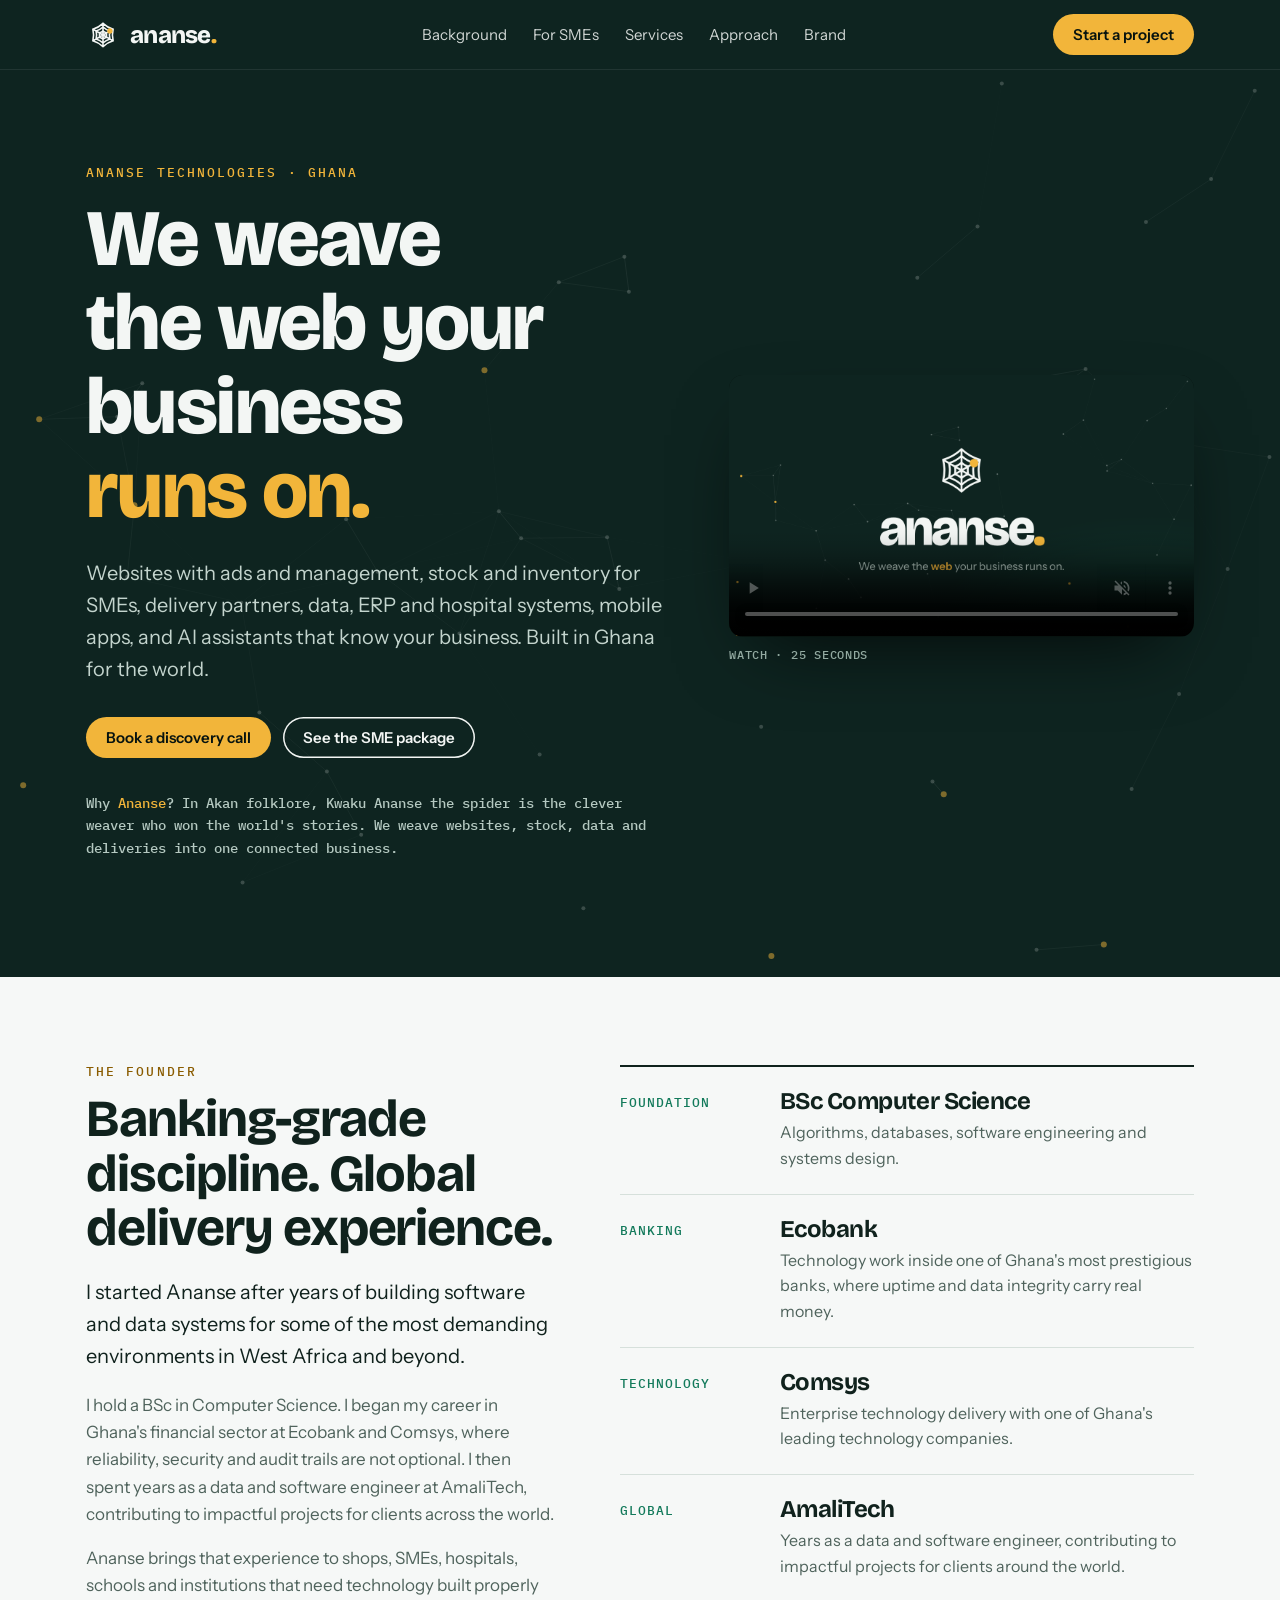
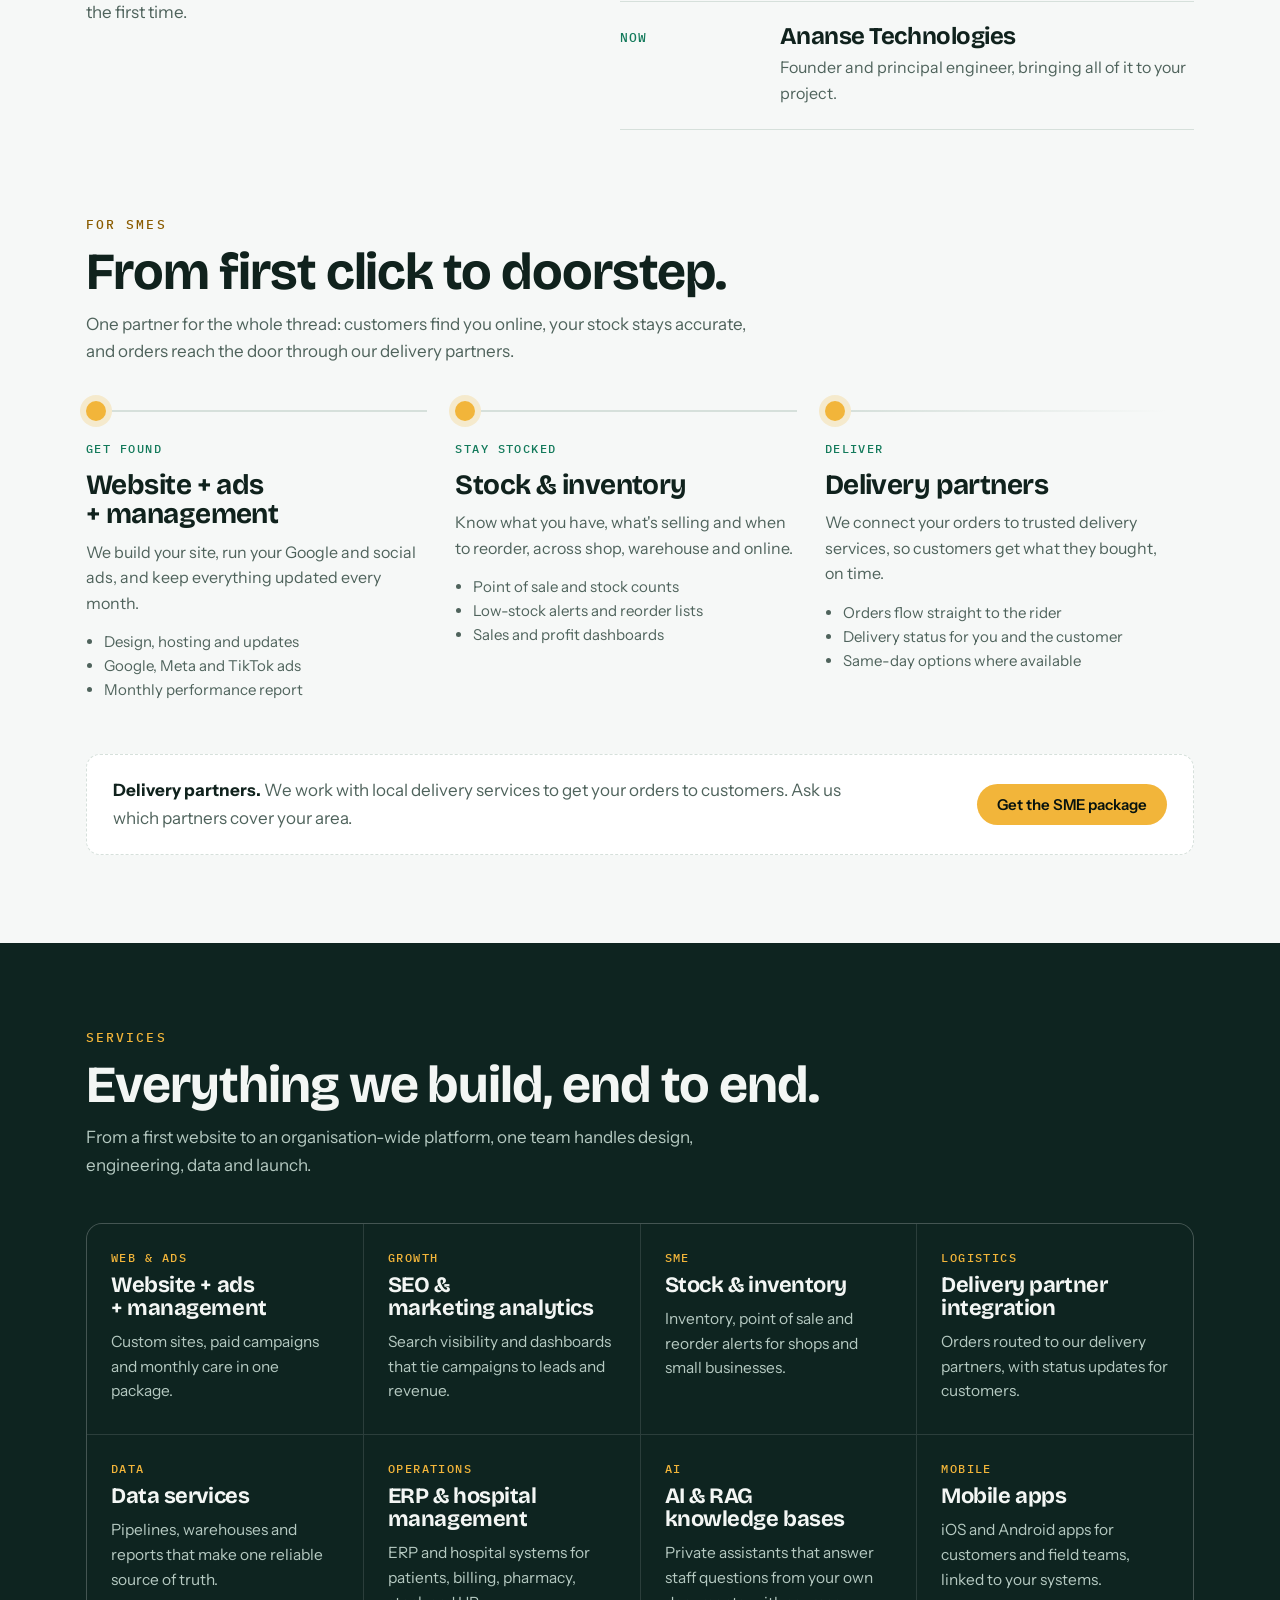
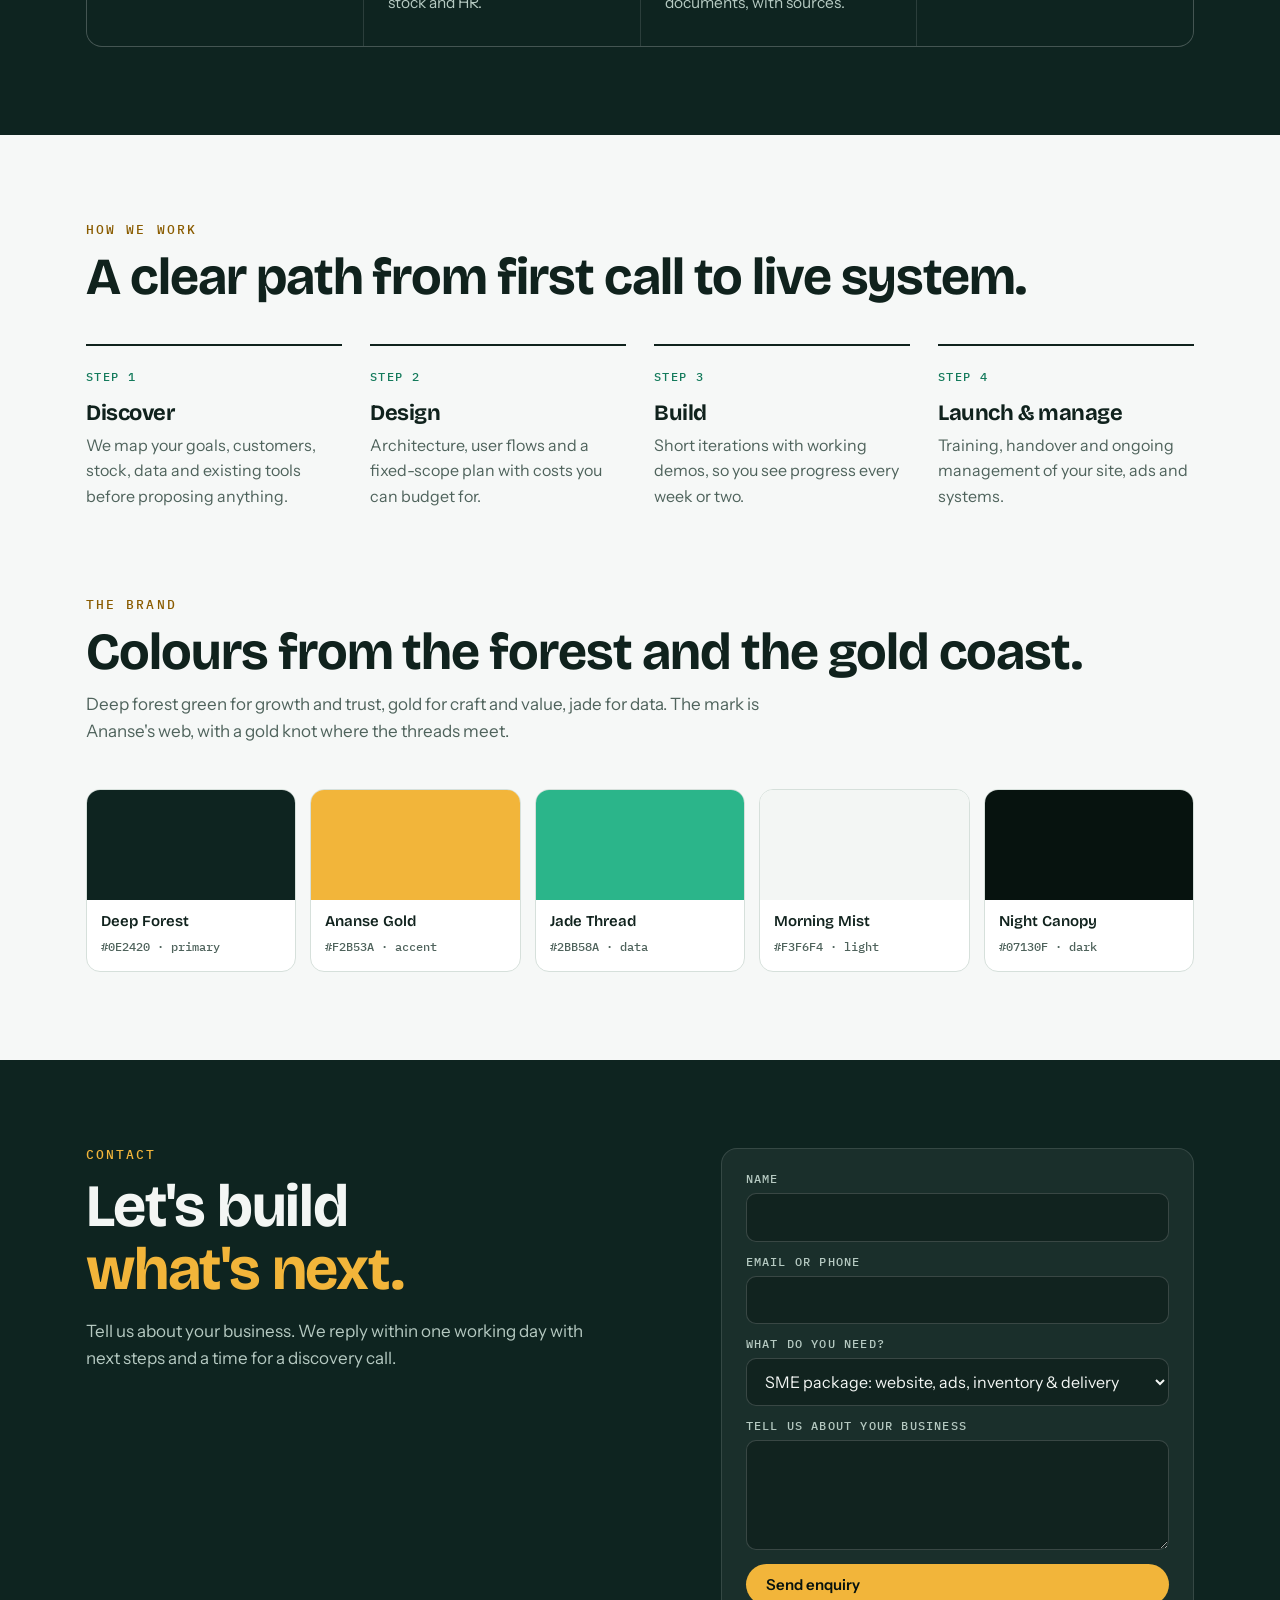
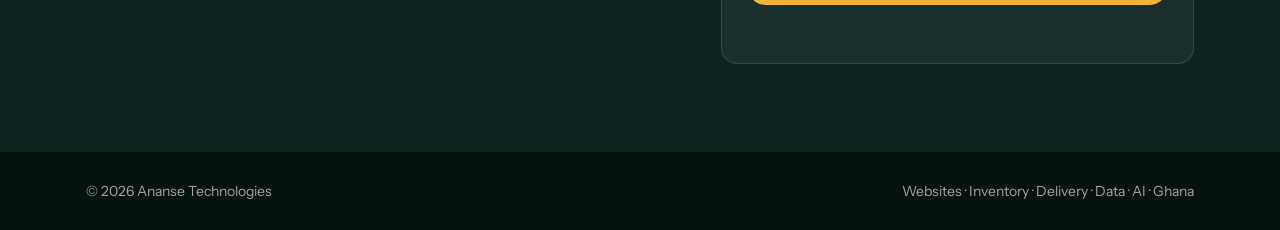
==== brand/index.html @ 92ddd722 "Rebrand to Ananse Technologies; add SME inventory, website+ads+management and delivery partners Co-A" ====
<!doctype html>
<html lang="en">
<head>
<meta charset="utf-8">
<meta name="viewport" content="width=device-width, initial-scale=1, viewport-fit=cover">
<title>Ananse Technologies</title>
<meta name="claude:viewport-fit-sides" content="cover">
<meta name="description" content="Ananse Technologies: websites with ads and management, SME stock and inventory, delivery partner integration, data services, ERP and hospital systems, AI and RAG knowledge bases, and mobile apps. Built in Ghana for the world.">
<link rel="preconnect" href="https://fonts.googleapis.com">
<link rel="stylesheet" href="https://fonts.googleapis.com/css2?family=Bricolage+Grotesque:opsz,wght@12..96,500;12..96,700;12..96,800&family=Instrument+Sans:wght@400;500;600&family=IBM+Plex+Mono:wght@500&display=swap">
<style>
/* Layout: deep-forest hero with the web mark and video, then alternating paper/forest bands; a résumé "ledger" carries the founder story; a three-step thread shows the SME offer. */
:root{
  --forest:#0E2420; --ink:#07130F; --gold:#F2B53A; --jade:#2BB58A; --paper:#F3F6F4;
  --bg:#F6F8F7; --surface:#FFFFFF; --fg:#10221D; --muted:#4F635C; --line:#D6E0DB;
  --band:#0E2420; --band-fg:#F3F6F4; --band-muted:#B5C9C1; --accent:#137A5B; --gold-ink:#8A5C00;
  --display:"Bricolage Grotesque", "Inter", system-ui, sans-serif;
  --body:"Instrument Sans", "Inter", system-ui, sans-serif;
  --mono:"IBM Plex Mono", "JetBrains Mono", ui-monospace, monospace;
  --gutter-l:max(16px, env(safe-area-inset-left, 0px)); --gutter-r:max(16px, env(safe-area-inset-right, 0px));
}
@media (prefers-color-scheme: dark){:root:not([data-theme="light"]){
  --bg:#07130F; --surface:#0F1F1B; --fg:#F3F6F4; --muted:#A3B8B0; --line:#1E3630;
  --band:#0F1F1B; --band-fg:#F3F6F4; --band-muted:#A3B8B0; --accent:#4FD1A5; --gold-ink:#F2B53A; color-scheme:dark}}
:root[data-theme="dark"]{
  --bg:#07130F; --surface:#0F1F1B; --fg:#F3F6F4; --muted:#A3B8B0; --line:#1E3630;
  --band:#0F1F1B; --band-fg:#F3F6F4; --band-muted:#A3B8B0; --accent:#4FD1A5; --gold-ink:#F2B53A; color-scheme:dark}

*{box-sizing:border-box}
html{scroll-behavior:smooth}
body{margin:0;background:var(--bg);color:var(--fg);font:400 17px/1.6 var(--body);-webkit-font-smoothing:antialiased}
a{color:inherit}
:focus-visible{outline:3px solid var(--gold);outline-offset:3px;border-radius:4px}
.wrap{max-width:1140px;margin:0 auto;padding-left:var(--gutter-l);padding-right:var(--gutter-r)}
h1,h2,h3{font-family:var(--display);letter-spacing:-.02em;line-height:1.05;margin:0;text-wrap:balance}
.eyebrow{font:500 13px/1 var(--mono);letter-spacing:.16em;text-transform:uppercase;color:var(--gold-ink)}
.band .eyebrow,.hero .eyebrow{color:var(--gold)}
section{padding-block:88px}
.band{background:var(--band);color:var(--band-fg)}
.h2{font-size:clamp(32px,4.5vw,52px);margin:14px 0 12px}
.sub{color:var(--muted);max-width:40em;margin:0 0 44px}
.band .sub{color:var(--band-muted)}

/* nav */
header.top{position:sticky;top:env(safe-area-inset-top,0px);z-index:20;background:var(--forest);color:var(--paper);border-bottom:1px solid #ffffff14}
body::before{content:"";position:fixed;inset:0 0 auto;height:env(safe-area-inset-top,0px);z-index:21;background:var(--forest)}
.nav{display:flex;align-items:center;justify-content:space-between;gap:16px;padding-block:14px}
.brand{display:flex;align-items:center;gap:10px;text-decoration:none;font:800 24px/1 var(--display);letter-spacing:-.03em}
.brand svg{width:34px;height:34px}
.brand .dot{color:var(--gold)}
.nav ul{display:flex;gap:26px;list-style:none;margin:0;padding:0;font-size:15px}
.nav ul a{text-decoration:none;opacity:.85}.nav ul a:hover{opacity:1;color:var(--gold)}
.btn{display:inline-flex;align-items:center;gap:8px;background:var(--gold);color:var(--ink);font:600 15px/1 var(--body);padding:13px 20px;border-radius:999px;text-decoration:none;border:0;cursor:pointer}
.btn:hover{filter:brightness(1.07)}
.btn.ghost{background:transparent;color:inherit;box-shadow:inset 0 0 0 1.5px currentColor}
@media (max-width:800px){.nav ul{display:none}}

/* hero */
.hero{background:var(--forest);color:var(--paper);position:relative;overflow:hidden;padding-block:96px 104px}
.hero canvas{position:absolute;inset:0;width:100%;height:100%;opacity:.55}
.hero .wrap{position:relative;display:grid;grid-template-columns:1.2fr .95fr;gap:56px;align-items:center}
.hero h1{font-size:clamp(42px,6.6vw,80px);font-weight:800;margin-top:18px}
.hero h1 em{font-style:normal;color:var(--gold)}
.hero .lead{font-size:20px;color:#C3D4CD;max-width:34em;margin:24px 0 32px}
.ctas{display:flex;flex-wrap:wrap;gap:12px}
.story{font:500 14px/1.6 var(--mono);color:#B5C9C1;margin-top:34px;max-width:40em}
.story b{color:var(--gold);font-weight:500}
.hero video{width:100%;max-width:100%;aspect-ratio:16/9;border-radius:14px;display:block;background:var(--ink);box-shadow:0 30px 80px -30px #000c}
.hero figcaption{font:500 12px/1.4 var(--mono);color:#93AAA1;margin-top:10px;letter-spacing:.06em;text-transform:uppercase}
@media (max-width:920px){.hero .wrap{grid-template-columns:1fr}}

/* founder */
.founder .wrap{display:grid;grid-template-columns:.9fr 1.1fr;gap:64px}
.founder .intro p{color:var(--muted);max-width:34em}
.founder .intro p.first{color:var(--fg);font-size:20px}
.ledger{list-style:none;margin:0;padding:0;border-top:2px solid var(--fg)}
.ledger li{display:grid;grid-template-columns:140px 1fr;gap:20px;padding:22px 0;border-bottom:1px solid var(--line)}
.ledger .when{font:500 13px/1.5 var(--mono);letter-spacing:.08em;text-transform:uppercase;color:var(--accent);padding-top:4px}
.ledger h3{font-size:24px}
.ledger p{margin:6px 0 0;color:var(--muted);font-size:16px}
@media (max-width:860px){.founder .wrap{grid-template-columns:1fr;gap:40px}}
@media (max-width:480px){.ledger li{grid-template-columns:1fr;gap:6px}}

/* SME thread */
.thread{display:grid;grid-template-columns:repeat(3,minmax(0,1fr));gap:0;position:relative}
.knot{position:relative;padding:0 28px 0 0}
.knot::before{content:"";display:block;height:2px;background:var(--line);margin:0 0 22px 26px}
.knot:last-child::before{background:linear-gradient(90deg,var(--line),transparent)}
.knot .node{position:absolute;left:0;top:-9px;width:20px;height:20px;border-radius:50%;background:var(--gold);box-shadow:0 0 0 6px color-mix(in srgb,var(--gold) 22%,transparent)}
.knot .k{font:500 12px/1 var(--mono);letter-spacing:.12em;text-transform:uppercase;color:var(--accent)}
.knot h3{font-size:28px;margin:10px 0 10px}
.knot p{margin:0;color:var(--muted);font-size:16px;max-width:30em}
.knot ul{margin:14px 0 0;padding-left:18px;color:var(--muted);font-size:15px}
.partners{margin-top:52px;padding:22px 26px;border:1px dashed var(--line);border-radius:14px;display:flex;flex-wrap:wrap;gap:12px 28px;align-items:center;justify-content:space-between;background:var(--surface)}
.partners p{margin:0;max-width:44em;color:var(--muted)}
.partners b{color:var(--fg)}
@media (max-width:860px){.thread{grid-template-columns:1fr;gap:40px}}

/* services */
.svc-grid{display:grid;grid-template-columns:repeat(4,minmax(0,1fr));gap:1px;background:#ffffff1f;border:1px solid #ffffff1f;border-radius:16px;overflow:hidden}
.svc{background:var(--band);padding:28px 24px 30px;display:flex;flex-direction:column;gap:10px}
.svc .tag{font:500 12px/1 var(--mono);letter-spacing:.12em;text-transform:uppercase;color:var(--gold)}
.svc h3{font-size:22px}
.svc p{margin:0;color:var(--band-muted);font-size:15.5px}
@media (max-width:1000px){.svc-grid{grid-template-columns:repeat(2,minmax(0,1fr))}}
@media (max-width:560px){.svc-grid{grid-template-columns:1fr}}

/* approach */
.steps{display:grid;grid-template-columns:repeat(4,minmax(0,1fr));gap:28px;list-style:none;margin:0;padding:0;counter-reset:s}
.steps li{counter-increment:s;border-top:2px solid var(--fg);padding-top:16px}
.steps li::before{content:"Step " counter(s);font:500 12px/1 var(--mono);letter-spacing:.12em;text-transform:uppercase;color:var(--accent)}
.steps h3{font-size:22px;margin:12px 0 8px}
.steps p{margin:0;color:var(--muted);font-size:16px}
@media (max-width:860px){.steps{grid-template-columns:repeat(2,minmax(0,1fr))}}
@media (max-width:480px){.steps{grid-template-columns:1fr}}

/* brand */
.swatches{display:grid;grid-template-columns:repeat(5,minmax(0,1fr));gap:14px}
.sw{border-radius:14px;overflow:hidden;border:1px solid var(--line);background:var(--surface)}
.sw .chip{height:110px}
.sw .meta{padding:12px 14px}
.sw b{display:block;font:600 15px/1.3 var(--display)}
.sw code{font:500 12px/1.4 var(--mono);color:var(--muted)}
@media (max-width:860px){.swatches{grid-template-columns:repeat(2,minmax(0,1fr))}}

/* contact */
.contact .wrap{display:grid;grid-template-columns:1.1fr .9fr;gap:56px;align-items:start}
.contact h2{font-size:clamp(36px,5vw,60px);margin-top:14px}
.contact h2 em{font-style:normal;color:var(--gold)}
.contact p{color:var(--band-muted);max-width:30em}
form{display:grid;gap:14px;background:#ffffff0d;border:1px solid #ffffff1f;border-radius:16px;padding:24px}
label{font:500 12px/1 var(--mono);letter-spacing:.1em;text-transform:uppercase;color:var(--band-muted);display:grid;gap:8px}
input,select,textarea{font:400 16px/1.4 var(--body);color:var(--band-fg);background:#07130F66;border:1px solid #ffffff2a;border-radius:10px;padding:12px 14px;width:100%}
textarea{min-height:110px;resize:vertical}
select option{color:#10221D}
.note{font-size:14px;color:var(--gold);min-height:1.4em;margin:0}
@media (max-width:860px){.contact .wrap{grid-template-columns:1fr}}
footer{background:var(--ink);color:#93AAA1;font-size:14px;padding-block:28px}
footer .wrap{display:flex;flex-wrap:wrap;justify-content:space-between;gap:12px}
@media (prefers-reduced-motion: reduce){html{scroll-behavior:auto}.hero canvas{display:none}}
</style>
</head>
<body>

<header class="top">
  <div class="wrap nav">
    <a class="brand" href="#top" aria-label="Ananse Technologies home">
      <svg viewBox="0 0 64 64" aria-hidden="true"><path d="M32 32L32.0 10.0M32 32L51.1 21.0M32 32L51.1 43.0M32 32L32.0 54.0M32 32L12.9 43.0M32 32L12.9 21.0M32.0 24.0Q35.0 26.8 38.9 28.0Q38.0 32.0 38.9 36.0Q35.0 37.2 32.0 40.0Q29.0 37.2 25.1 36.0Q26.0 32.0 25.1 28.0Q29.0 26.8 32.0 24.0M32.0 17.0Q37.6 22.3 45.0 24.5Q43.2 32.0 45.0 39.5Q37.6 41.7 32.0 47.0Q26.4 41.7 19.0 39.5Q20.8 32.0 19.0 24.5Q26.4 22.3 32.0 17.0M32.0 10.0Q40.2 17.8 51.1 21.0Q48.4 32.0 51.1 43.0Q40.2 46.2 32.0 54.0Q23.8 46.2 12.9 43.0Q15.6 32.0 12.9 21.0Q23.8 17.8 32.0 10.0" fill="none" stroke="#F3F6F4" stroke-width="3" stroke-linecap="round" stroke-linejoin="round"/><circle cx="45" cy="24.5" r="5" fill="#F2B53A"/></svg>
      <span>ananse<span class="dot">.</span></span>
    </a>
    <ul>
      <li><a href="#founder">Background</a></li>
      <li><a href="#sme">For SMEs</a></li>
      <li><a href="#services">Services</a></li>
      <li><a href="#approach">Approach</a></li>
      <li><a href="#brand">Brand</a></li>
    </ul>
    <a class="btn" href="#contact">Start a project</a>
  </div>
</header>

<section class="hero" id="top">
  <canvas id="net" aria-hidden="true"></canvas>
  <div class="wrap">
    <div>
      <div class="eyebrow">Ananse Technologies · Ghana</div>
      <h1>We weave the web your business <em>runs on.</em></h1>
      <p class="lead">Websites with ads and management, stock and inventory for SMEs, delivery partners, data, ERP and hospital systems, mobile apps, and AI assistants that know your business. Built in Ghana for the world.</p>
      <div class="ctas">
        <a class="btn" href="#contact">Book a discovery call</a>
        <a class="btn ghost" href="#sme">See the SME package</a>
      </div>
      <p class="story">Why <b>Ananse</b>? In Akan folklore, Kwaku Ananse the spider is the clever weaver who won the world's stories. We weave websites, stock, data and deliveries into one connected business.</p>
    </div>
    <figure style="margin:0">
      <video src="video/ananse-promo.mp4" poster="video/still-logo.png" controls muted playsinline preload="metadata"></video>
      <figcaption>Watch · 25 seconds</figcaption>
    </figure>
  </div>
</section>

<section class="founder" id="founder">
  <div class="wrap">
    <div class="intro">
      <div class="eyebrow">The founder</div>
      <h2 class="h2">Banking-grade discipline. Global delivery experience.</h2>
      <p class="first">I started Ananse after years of building software and data systems for some of the most demanding environments in West Africa and beyond.</p>
      <p>I hold a BSc in Computer Science. I began my career in Ghana's financial sector at Ecobank and Comsys, where reliability, security and audit trails are not optional. I then spent years as a data and software engineer at AmaliTech, contributing to impactful projects for clients across the world.</p>
      <p>Ananse brings that experience to shops, SMEs, hospitals, schools and institutions that need technology built properly the first time.</p>
    </div>
    <ol class="ledger" aria-label="Career background">
      <li><span class="when">Foundation</span><div><h3>BSc Computer Science</h3><p>Algorithms, databases, software engineering and systems design.</p></div></li>
      <li><span class="when">Banking</span><div><h3>Ecobank</h3><p>Technology work inside one of Ghana's most prestigious banks, where uptime and data integrity carry real money.</p></div></li>
      <li><span class="when">Technology</span><div><h3>Comsys</h3><p>Enterprise technology delivery with one of Ghana's leading technology companies.</p></div></li>
      <li><span class="when">Global</span><div><h3>AmaliTech</h3><p>Years as a data and software engineer, contributing to impactful projects for clients around the world.</p></div></li>
      <li><span class="when">Now</span><div><h3>Ananse Technologies</h3><p>Founder and principal engineer, bringing all of it to your project.</p></div></li>
    </ol>
  </div>
</section>

<section class="sme" id="sme" style="padding-top:0">
  <div class="wrap">
    <div class="eyebrow">For SMEs</div>
    <h2 class="h2">From first click to doorstep.</h2>
    <p class="sub">One partner for the whole thread: customers find you online, your stock stays accurate, and orders reach the door through our delivery partners.</p>
    <div class="thread">
      <div class="knot"><span class="node"></span><span class="k">Get found</span><h3>Website + ads + management</h3><p>We build your site, run your Google and social ads, and keep everything updated every month.</p>
        <ul><li>Design, hosting and updates</li><li>Google, Meta and TikTok ads</li><li>Monthly performance report</li></ul></div>
      <div class="knot"><span class="node"></span><span class="k">Stay stocked</span><h3>Stock &amp; inventory</h3><p>Know what you have, what's selling and when to reorder, across shop, warehouse and online.</p>
        <ul><li>Point of sale and stock counts</li><li>Low-stock alerts and reorder lists</li><li>Sales and profit dashboards</li></ul></div>
      <div class="knot"><span class="node"></span><span class="k">Deliver</span><h3>Delivery partners</h3><p>We connect your orders to trusted delivery services, so customers get what they bought, on time.</p>
        <ul><li>Orders flow straight to the rider</li><li>Delivery status for you and the customer</li><li>Same-day options where available</li></ul></div>
    </div>
    <div class="partners">
      <p><b>Delivery partners.</b> We work with local delivery services to get your orders to customers. Ask us which partners cover your area.</p>
      <a class="btn" href="#contact">Get the SME package</a>
    </div>
  </div>
</section>

<section class="services band" id="services">
  <div class="wrap">
    <div class="eyebrow">Services</div>
    <h2 class="h2">Everything we build, end to end.</h2>
    <p class="sub">From a first website to an organisation-wide platform, one team handles design, engineering, data and launch.</p>
    <div class="svc-grid">
      <article class="svc"><span class="tag">Web &amp; ads</span><h3>Website + ads + management</h3><p>Custom sites, paid campaigns and monthly care in one package.</p></article>
      <article class="svc"><span class="tag">Growth</span><h3>SEO &amp; marketing analytics</h3><p>Search visibility and dashboards that tie campaigns to leads and revenue.</p></article>
      <article class="svc"><span class="tag">SME</span><h3>Stock &amp; inventory</h3><p>Inventory, point of sale and reorder alerts for shops and small businesses.</p></article>
      <article class="svc"><span class="tag">Logistics</span><h3>Delivery partner integration</h3><p>Orders routed to our delivery partners, with status updates for customers.</p></article>
      <article class="svc"><span class="tag">Data</span><h3>Data services</h3><p>Pipelines, warehouses and reports that make one reliable source of truth.</p></article>
      <article class="svc"><span class="tag">Operations</span><h3>ERP &amp; hospital management</h3><p>ERP and hospital systems for patients, billing, pharmacy, stock and HR.</p></article>
      <article class="svc"><span class="tag">AI</span><h3>AI &amp; RAG knowledge bases</h3><p>Private assistants that answer staff questions from your own documents, with sources.</p></article>
      <article class="svc"><span class="tag">Mobile</span><h3>Mobile apps</h3><p>iOS and Android apps for customers and field teams, linked to your systems.</p></article>
    </div>
  </div>
</section>

<section class="approach" id="approach">
  <div class="wrap">
    <div class="eyebrow">How we work</div>
    <h2 class="h2" style="margin-bottom:40px">A clear path from first call to live system.</h2>
    <ol class="steps">
      <li><h3>Discover</h3><p>We map your goals, customers, stock, data and existing tools before proposing anything.</p></li>
      <li><h3>Design</h3><p>Architecture, user flows and a fixed-scope plan with costs you can budget for.</p></li>
      <li><h3>Build</h3><p>Short iterations with working demos, so you see progress every week or two.</p></li>
      <li><h3>Launch &amp; manage</h3><p>Training, handover and ongoing management of your site, ads and systems.</p></li>
    </ol>
  </div>
</section>

<section class="brandkit" id="brand" style="padding-top:0">
  <div class="wrap">
    <div class="eyebrow">The brand</div>
    <h2 class="h2">Colours from the forest and the gold coast.</h2>
    <p class="sub">Deep forest green for growth and trust, gold for craft and value, jade for data. The mark is Ananse's web, with a gold knot where the threads meet.</p>
    <div class="swatches">
      <div class="sw"><div class="chip" style="background:#0E2420"></div><div class="meta"><b>Deep Forest</b><code>#0E2420 · primary</code></div></div>
      <div class="sw"><div class="chip" style="background:#F2B53A"></div><div class="meta"><b>Ananse Gold</b><code>#F2B53A · accent</code></div></div>
      <div class="sw"><div class="chip" style="background:#2BB58A"></div><div class="meta"><b>Jade Thread</b><code>#2BB58A · data</code></div></div>
      <div class="sw"><div class="chip" style="background:#F3F6F4"></div><div class="meta"><b>Morning Mist</b><code>#F3F6F4 · light</code></div></div>
      <div class="sw"><div class="chip" style="background:#07130F"></div><div class="meta"><b>Night Canopy</b><code>#07130F · dark</code></div></div>
    </div>
  </div>
</section>

<section class="contact band" id="contact">
  <div class="wrap">
    <div>
      <div class="eyebrow">Contact</div>
      <h2>Let's build <em>what's next.</em></h2>
      <p>Tell us about your business. We reply within one working day with next steps and a time for a discovery call.</p>
    </div>
    <form id="contact-form" novalidate>
      <label for="f-name">Name<input id="f-name" name="name" autocomplete="name" required></label>
      <label for="f-email">Email or phone<input id="f-email" name="contact" autocomplete="email" required></label>
      <label for="f-need">What do you need?
        <select id="f-need" name="need">
          <option>SME package: website, ads, inventory &amp; delivery</option><option>Website + ads + management</option><option>Stock &amp; inventory system</option>
          <option>SEO &amp; marketing analytics</option><option>Data services</option><option>ERP / hospital management system</option>
          <option>AI integration / RAG knowledge base</option><option>Mobile app</option><option>Not sure yet</option>
        </select></label>
      <label for="f-msg">Tell us about your business<textarea id="f-msg" name="message"></textarea></label>
      <button class="btn" type="submit">Send enquiry</button>
      <p class="note" id="f-note" role="status"></p>
    </form>
  </div>
</section>

<footer>
  <div class="wrap"><span>© 2026 Ananse Technologies</span><span>Websites · Inventory · Delivery · Data · AI · Ghana</span></div>
</footer>

<script>
// ambient web of nodes in the hero (mirrors the video)
(function(){
  const c=document.getElementById('net');if(!c||matchMedia('(prefers-reduced-motion: reduce)').matches)return;
  const x=c.getContext('2d');let W,H,dpr=Math.min(2,window.devicePixelRatio||1),seed=11;
  const r=()=>(seed=(seed*16807)%2147483647)/2147483647;
  const N=Array.from({length:46},()=>({x:r(),y:r(),vx:(r()-.5)*.012,vy:(r()-.5)*.012,g:r()<.18}));
  function size(){W=c.clientWidth;H=c.clientHeight;c.width=W*dpr;c.height=H*dpr;x.setTransform(dpr,0,0,dpr,0,0)}
  size();addEventListener('resize',size);
  function frame(ts){
    const t=ts/1000;x.clearRect(0,0,W,H);
    const p=N.map(n=>({x:((n.x+n.vx*t)%1+1)%1*W,y:((n.y+n.vy*t)%1+1)%1*H,g:n.g}));
    for(let i=0;i<p.length;i++)for(let j=i+1;j<p.length;j++){const d=Math.hypot(p[i].x-p[j].x,p[i].y-p[j].y);
      if(d<170){x.strokeStyle=`rgba(243,246,244,${.14*(1-d/170)})`;x.beginPath();x.moveTo(p[i].x,p[i].y);x.lineTo(p[j].x,p[j].y);x.stroke()}}
    for(const q of p){x.fillStyle=q.g?'rgba(242,181,58,.9)':'rgba(243,246,244,.35)';x.beginPath();x.arc(q.x,q.y,q.g?3:2,0,7);x.fill()}
    requestAnimationFrame(frame)}
  requestAnimationFrame(frame);
})();
// TODO: connect to a form backend (e.g. a Flask POST route or a form service). Front-end only for now.
document.getElementById('contact-form').addEventListener('submit',e=>{
  e.preventDefault();const f=e.target,note=document.getElementById('f-note');
  if(!f.name.value.trim()||f.contact.value.trim().length<6){note.textContent='Add your name and an email or phone number so we can reply.';return}
  note.textContent='Thanks, '+f.name.value.trim().split(' ')[0]+'. Online enquiries open soon. Until then, please reach us directly by phone or email.';
});
</script>
</body>
</html>
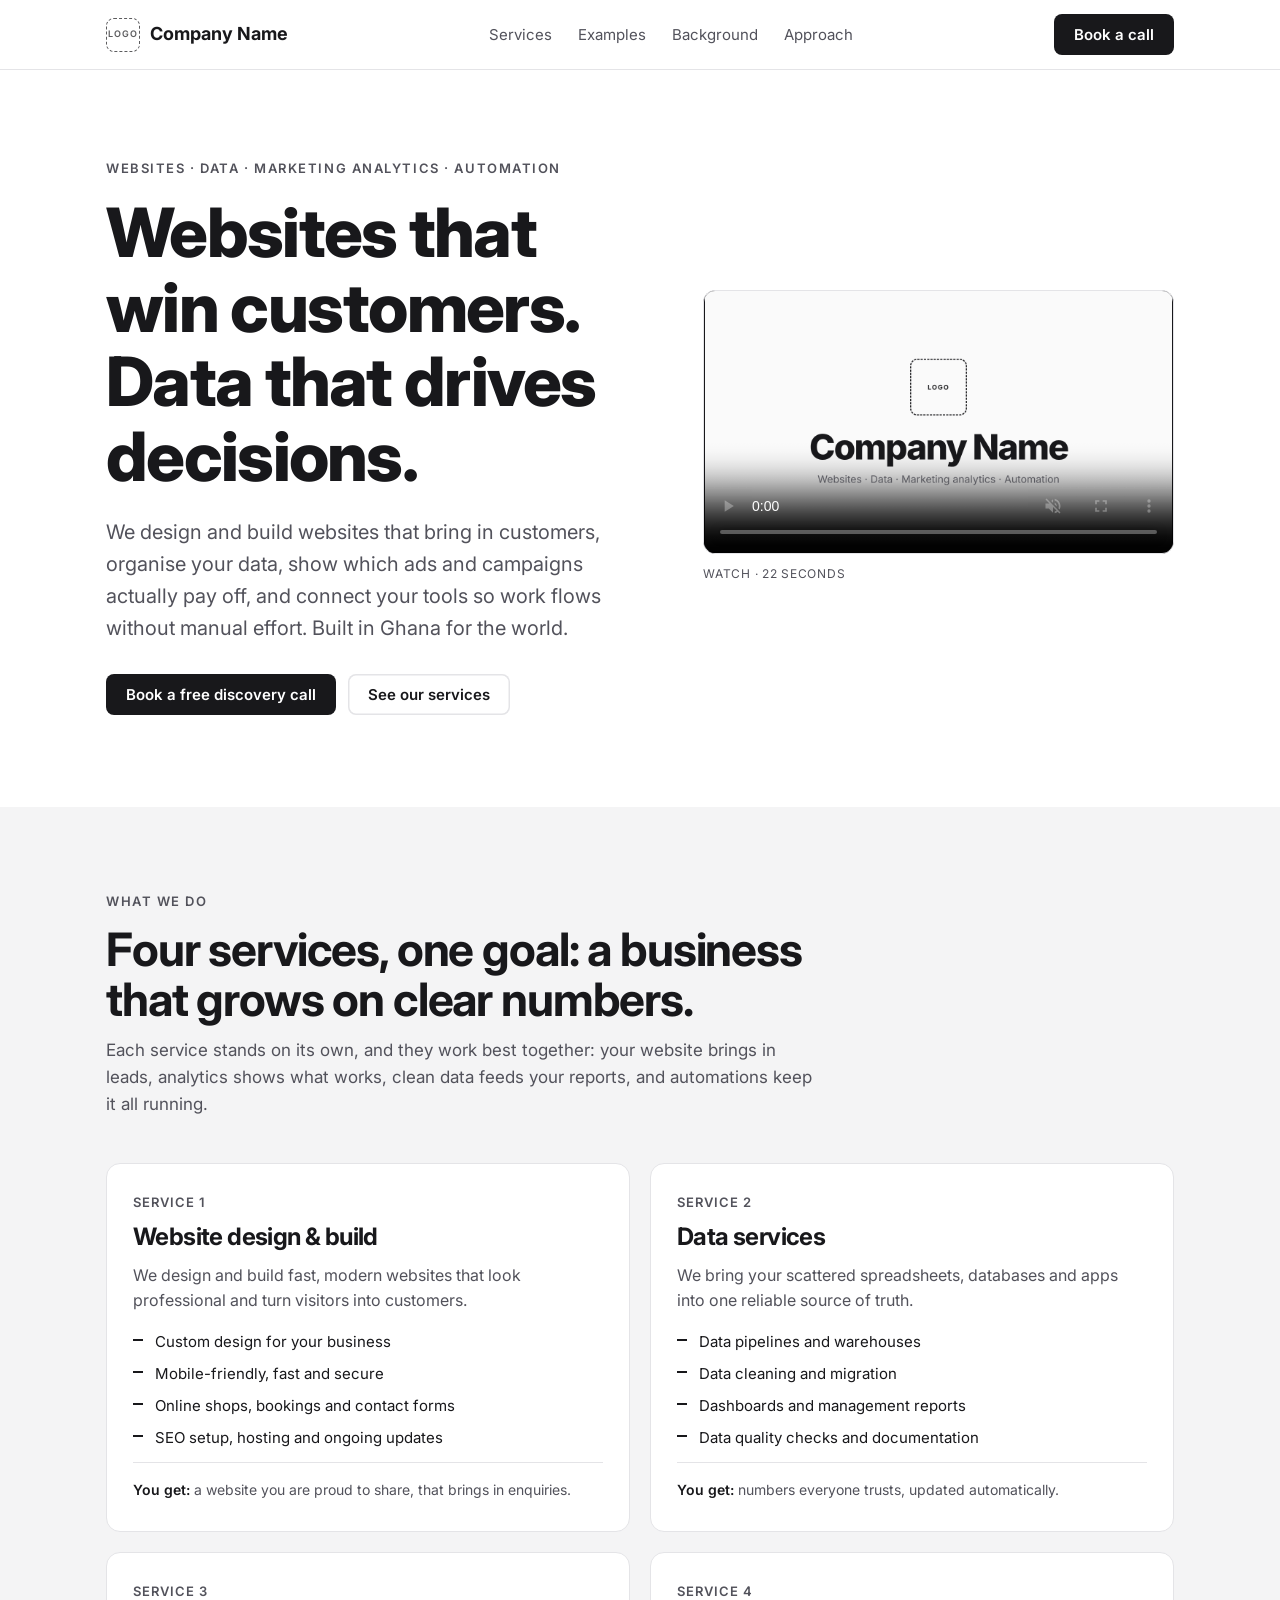
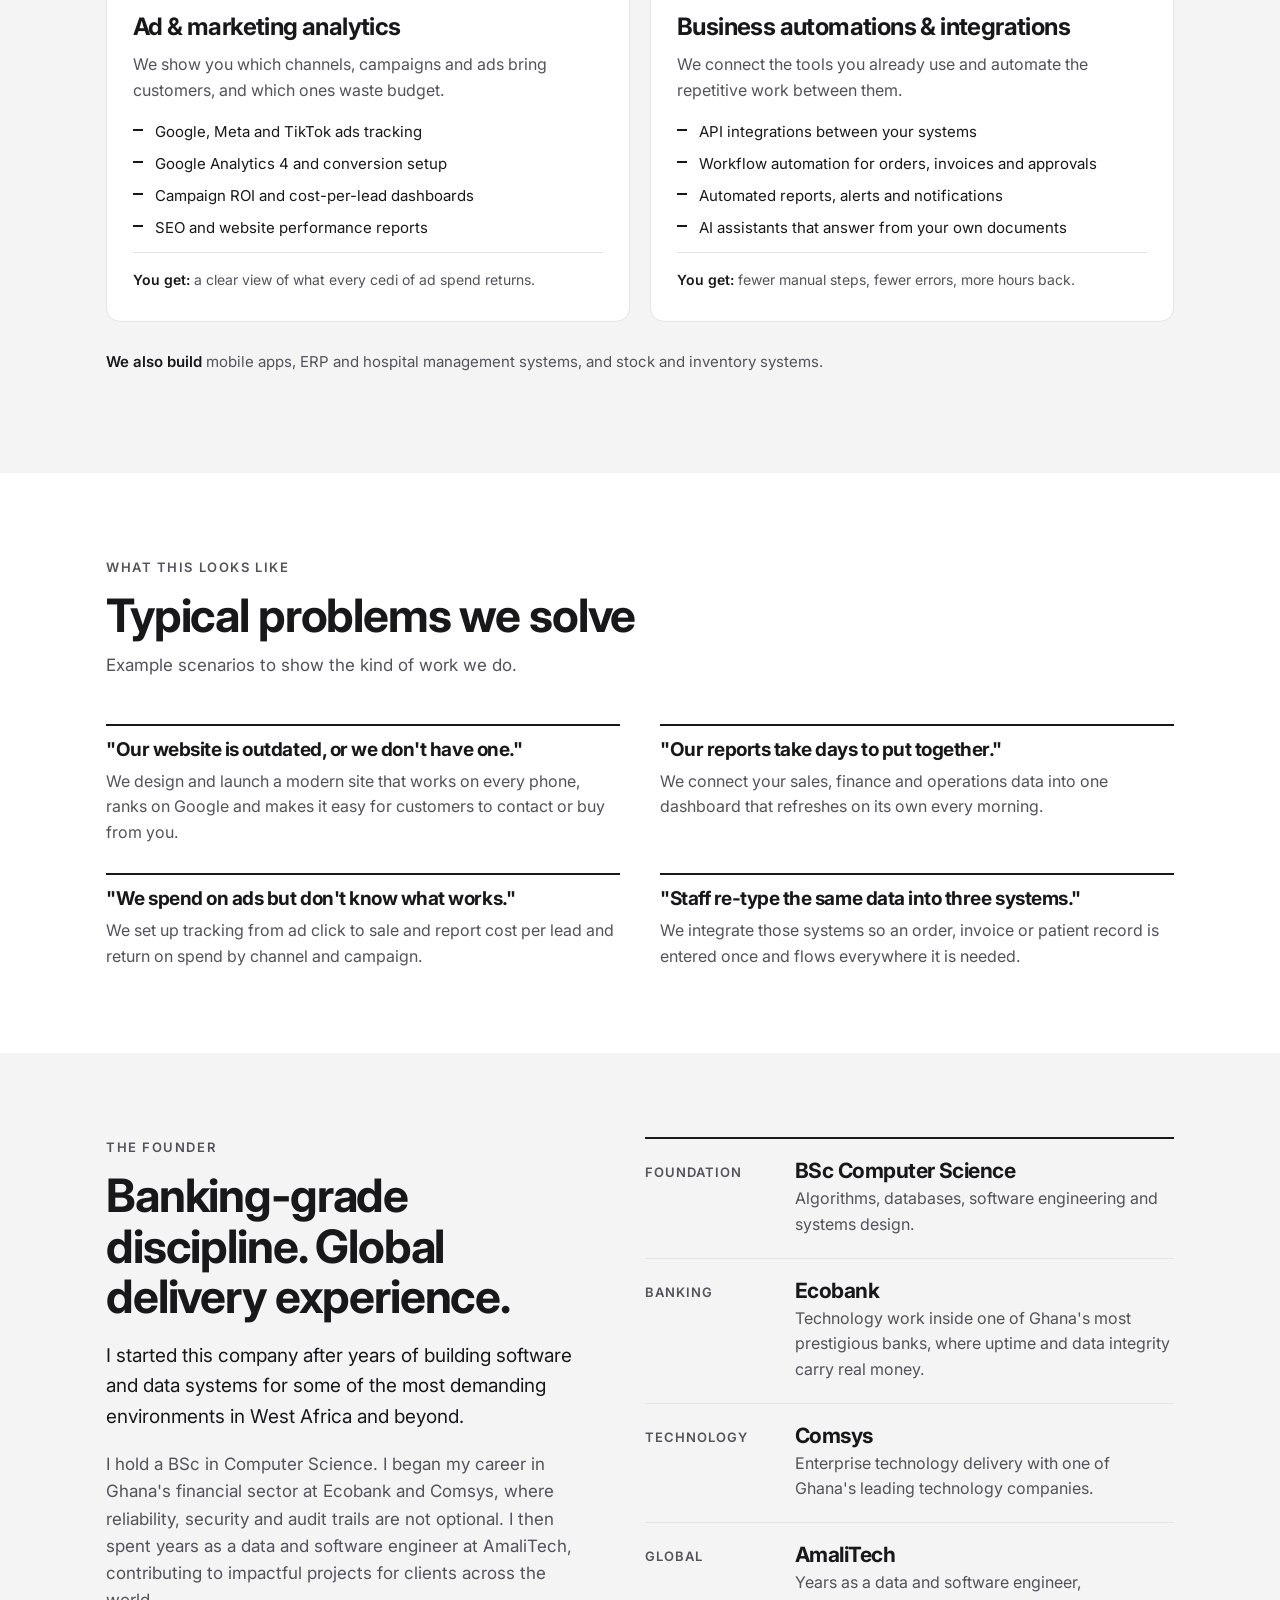
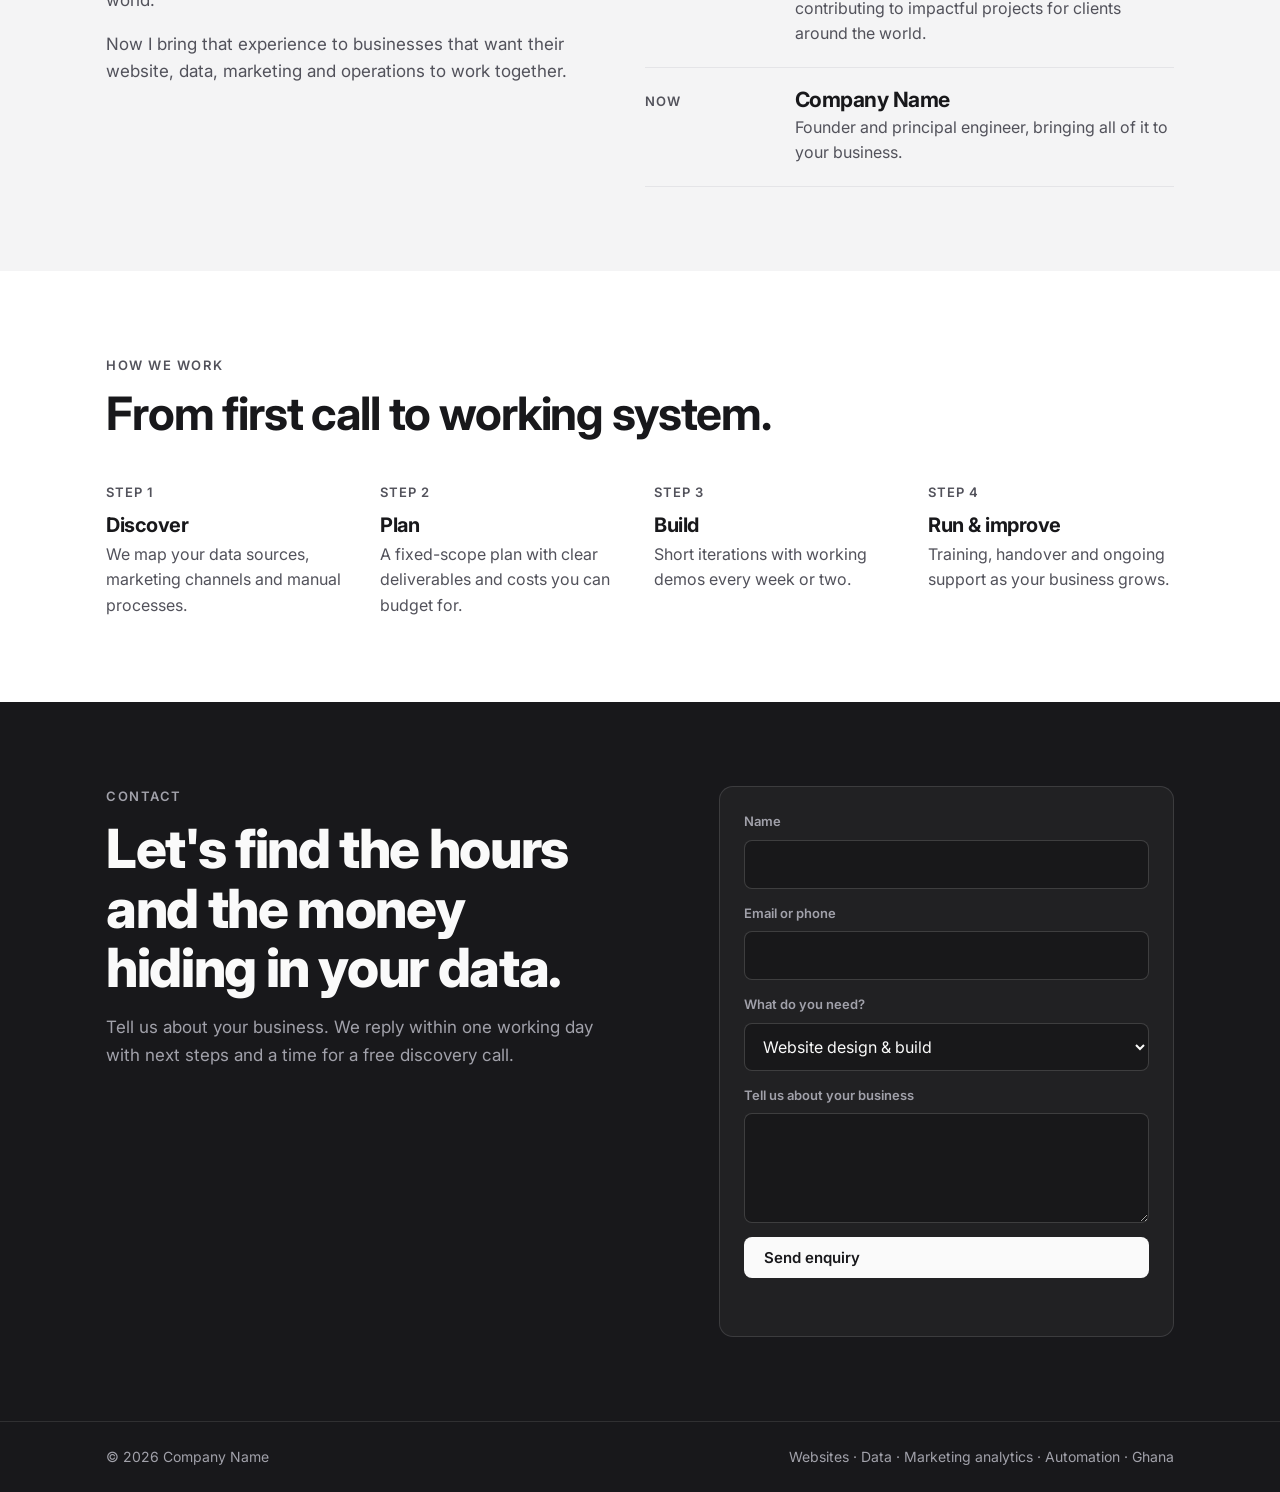
==== commit 991e3176: "Switch to placeholder brand; focus on websites, data, marketing analytics and automations Co-Authore" ====
--- a/brand/index.html
+++ b/brand/index.html
@@ -3,282 +3,277 @@
 <head>
 <meta charset="utf-8">
 <meta name="viewport" content="width=device-width, initial-scale=1, viewport-fit=cover">
-<title>Ananse Technologies</title>
+<title>Company Name</title>
 <meta name="claude:viewport-fit-sides" content="cover">
-<meta name="description" content="Ananse Technologies: websites with ads and management, SME stock and inventory, delivery partner integration, data services, ERP and hospital systems, AI and RAG knowledge bases, and mobile apps. Built in Ghana for the world.">
+<meta name="description" content="Website design and build, data services, ad and marketing analytics, and custom business automations and integrations. Built in Ghana for the world.">
 <link rel="preconnect" href="https://fonts.googleapis.com">
-<link rel="stylesheet" href="https://fonts.googleapis.com/css2?family=Bricolage+Grotesque:opsz,wght@12..96,500;12..96,700;12..96,800&family=Instrument+Sans:wght@400;500;600&family=IBM+Plex+Mono:wght@500&display=swap">
+<link rel="stylesheet" href="https://fonts.googleapis.com/css2?family=Inter:wght@400;500;600;700;800&display=swap">
 <style>
-/* Layout: deep-forest hero with the web mark and video, then alternating paper/forest bands; a résumé "ledger" carries the founder story; a three-step thread shows the SME offer. */
+/* PLACEHOLDER DESIGN: neutral greyscale and one system font until the brand (name, logo, colours, type) is decided.
+   Every colour lives in these tokens, so the real palette can be dropped in later. */
 :root{
-  --forest:#0E2420; --ink:#07130F; --gold:#F2B53A; --jade:#2BB58A; --paper:#F3F6F4;
-  --bg:#F6F8F7; --surface:#FFFFFF; --fg:#10221D; --muted:#4F635C; --line:#D6E0DB;
-  --band:#0E2420; --band-fg:#F3F6F4; --band-muted:#B5C9C1; --accent:#137A5B; --gold-ink:#8A5C00;
-  --display:"Bricolage Grotesque", "Inter", system-ui, sans-serif;
-  --body:"Instrument Sans", "Inter", system-ui, sans-serif;
-  --mono:"IBM Plex Mono", "JetBrains Mono", ui-monospace, monospace;
+  --bg:#FFFFFF; --alt:#F4F4F5; --surface:#FFFFFF; --fg:#18181B; --muted:#52525B; --line:#E4E4E7;
+  --strong:#18181B; --on-strong:#FAFAFA; --on-strong-muted:#A1A1AA; --accent:#18181B; --on-accent:#FFFFFF;
+  --font:"Inter", system-ui, -apple-system, "Segoe UI", sans-serif;
   --gutter-l:max(16px, env(safe-area-inset-left, 0px)); --gutter-r:max(16px, env(safe-area-inset-right, 0px));
 }
 @media (prefers-color-scheme: dark){:root:not([data-theme="light"]){
-  --bg:#07130F; --surface:#0F1F1B; --fg:#F3F6F4; --muted:#A3B8B0; --line:#1E3630;
-  --band:#0F1F1B; --band-fg:#F3F6F4; --band-muted:#A3B8B0; --accent:#4FD1A5; --gold-ink:#F2B53A; color-scheme:dark}}
+  --bg:#09090B; --alt:#121215; --surface:#18181B; --fg:#FAFAFA; --muted:#A1A1AA; --line:#27272A;
+  --strong:#18181B; --on-strong:#FAFAFA; --on-strong-muted:#A1A1AA; --accent:#FAFAFA; --on-accent:#09090B; color-scheme:dark}}
 :root[data-theme="dark"]{
-  --bg:#07130F; --surface:#0F1F1B; --fg:#F3F6F4; --muted:#A3B8B0; --line:#1E3630;
-  --band:#0F1F1B; --band-fg:#F3F6F4; --band-muted:#A3B8B0; --accent:#4FD1A5; --gold-ink:#F2B53A; color-scheme:dark}
+  --bg:#09090B; --alt:#121215; --surface:#18181B; --fg:#FAFAFA; --muted:#A1A1AA; --line:#27272A;
+  --strong:#18181B; --on-strong:#FAFAFA; --on-strong-muted:#A1A1AA; --accent:#FAFAFA; --on-accent:#09090B; color-scheme:dark}
 
 *{box-sizing:border-box}
 html{scroll-behavior:smooth}
-body{margin:0;background:var(--bg);color:var(--fg);font:400 17px/1.6 var(--body);-webkit-font-smoothing:antialiased}
+body{margin:0;background:var(--bg);color:var(--fg);font:400 17px/1.6 var(--font);-webkit-font-smoothing:antialiased}
 a{color:inherit}
-:focus-visible{outline:3px solid var(--gold);outline-offset:3px;border-radius:4px}
-.wrap{max-width:1140px;margin:0 auto;padding-left:var(--gutter-l);padding-right:var(--gutter-r)}
-h1,h2,h3{font-family:var(--display);letter-spacing:-.02em;line-height:1.05;margin:0;text-wrap:balance}
-.eyebrow{font:500 13px/1 var(--mono);letter-spacing:.16em;text-transform:uppercase;color:var(--gold-ink)}
-.band .eyebrow,.hero .eyebrow{color:var(--gold)}
-section{padding-block:88px}
-.band{background:var(--band);color:var(--band-fg)}
-.h2{font-size:clamp(32px,4.5vw,52px);margin:14px 0 12px}
-.sub{color:var(--muted);max-width:40em;margin:0 0 44px}
-.band .sub{color:var(--band-muted)}
+:focus-visible{outline:3px solid currentColor;outline-offset:3px;border-radius:4px}
+.wrap{max-width:1100px;margin:0 auto;padding-left:var(--gutter-l);padding-right:var(--gutter-r)}
+h1,h2,h3{letter-spacing:-.025em;line-height:1.1;margin:0;text-wrap:balance}
+section{padding-block:84px}
+.alt{background:var(--alt)}
+.eyebrow{font-size:13px;font-weight:600;letter-spacing:.12em;text-transform:uppercase;color:var(--muted)}
+.h2{font-size:clamp(30px,4.2vw,46px);font-weight:700;margin:12px 0 12px}
+.sub{color:var(--muted);max-width:42em;margin:0 0 44px}
+.ph{display:inline-flex;align-items:center;justify-content:center;border:1.5px dashed currentColor;border-radius:8px;font-size:11px;font-weight:600;letter-spacing:.1em;text-transform:uppercase;opacity:.7}
 
 /* nav */
-header.top{position:sticky;top:env(safe-area-inset-top,0px);z-index:20;background:var(--forest);color:var(--paper);border-bottom:1px solid #ffffff14}
-body::before{content:"";position:fixed;inset:0 0 auto;height:env(safe-area-inset-top,0px);z-index:21;background:var(--forest)}
+header.top{position:sticky;top:env(safe-area-inset-top,0px);z-index:20;background:var(--bg);border-bottom:1px solid var(--line)}
+body::before{content:"";position:fixed;inset:0 0 auto;height:env(safe-area-inset-top,0px);z-index:21;background:var(--bg)}
 .nav{display:flex;align-items:center;justify-content:space-between;gap:16px;padding-block:14px}
-.brand{display:flex;align-items:center;gap:10px;text-decoration:none;font:800 24px/1 var(--display);letter-spacing:-.03em}
-.brand svg{width:34px;height:34px}
-.brand .dot{color:var(--gold)}
-.nav ul{display:flex;gap:26px;list-style:none;margin:0;padding:0;font-size:15px}
-.nav ul a{text-decoration:none;opacity:.85}.nav ul a:hover{opacity:1;color:var(--gold)}
-.btn{display:inline-flex;align-items:center;gap:8px;background:var(--gold);color:var(--ink);font:600 15px/1 var(--body);padding:13px 20px;border-radius:999px;text-decoration:none;border:0;cursor:pointer}
-.btn:hover{filter:brightness(1.07)}
-.btn.ghost{background:transparent;color:inherit;box-shadow:inset 0 0 0 1.5px currentColor}
+.brand{display:flex;align-items:center;gap:10px;text-decoration:none;font-weight:700;font-size:18px}
+.brand .ph{width:34px;height:34px;font-size:9px}
+.nav ul{display:flex;gap:26px;list-style:none;margin:0;padding:0;font-size:15px;color:var(--muted)}
+.nav ul a{text-decoration:none}.nav ul a:hover{color:var(--fg)}
+.btn{display:inline-flex;align-items:center;background:var(--accent);color:var(--on-accent);font:600 15px/1 var(--font);padding:13px 20px;border-radius:8px;text-decoration:none;border:0;cursor:pointer}
+.btn:hover{opacity:.88}
+.btn.ghost{background:transparent;color:inherit;box-shadow:inset 0 0 0 1.5px var(--line)}
 @media (max-width:800px){.nav ul{display:none}}
 
 /* hero */
-.hero{background:var(--forest);color:var(--paper);position:relative;overflow:hidden;padding-block:96px 104px}
-.hero canvas{position:absolute;inset:0;width:100%;height:100%;opacity:.55}
-.hero .wrap{position:relative;display:grid;grid-template-columns:1.2fr .95fr;gap:56px;align-items:center}
-.hero h1{font-size:clamp(42px,6.6vw,80px);font-weight:800;margin-top:18px}
-.hero h1 em{font-style:normal;color:var(--gold)}
-.hero .lead{font-size:20px;color:#C3D4CD;max-width:34em;margin:24px 0 32px}
+.hero{padding-block:88px 92px}
+.hero .wrap{display:grid;grid-template-columns:1.15fr 1fr;gap:56px;align-items:center}
+.hero h1{font-size:clamp(40px,6vw,68px);font-weight:800;margin-top:16px}
+.hero .lead{font-size:20px;color:var(--muted);max-width:32em;margin:22px 0 30px}
 .ctas{display:flex;flex-wrap:wrap;gap:12px}
-.story{font:500 14px/1.6 var(--mono);color:#B5C9C1;margin-top:34px;max-width:40em}
-.story b{color:var(--gold);font-weight:500}
-.hero video{width:100%;max-width:100%;aspect-ratio:16/9;border-radius:14px;display:block;background:var(--ink);box-shadow:0 30px 80px -30px #000c}
-.hero figcaption{font:500 12px/1.4 var(--mono);color:#93AAA1;margin-top:10px;letter-spacing:.06em;text-transform:uppercase}
-@media (max-width:920px){.hero .wrap{grid-template-columns:1fr}}
+.hero video{width:100%;max-width:100%;aspect-ratio:16/9;border-radius:12px;display:block;background:#18181B;border:1px solid var(--line)}
+.hero figcaption{font-size:12px;color:var(--muted);margin-top:10px;letter-spacing:.06em;text-transform:uppercase}
+@media (max-width:900px){.hero .wrap{grid-template-columns:1fr}}
+
+/* services */
+.svc-list{display:grid;grid-template-columns:repeat(2,minmax(0,1fr));gap:20px}
+.svc{background:var(--surface);border:1px solid var(--line);border-radius:14px;padding:28px 26px 30px;display:flex;flex-direction:column;gap:12px}
+.svc .num{font-size:13px;font-weight:600;color:var(--muted);letter-spacing:.08em;text-transform:uppercase}
+.svc h3{font-size:24px;font-weight:700}
+.svc p{margin:0;color:var(--muted);font-size:16px}
+.svc ul{margin:4px 0 0;padding:0;list-style:none;display:grid;gap:8px;font-size:15px}
+.svc li{padding-left:22px;position:relative}
+.svc li::before{content:"";position:absolute;left:0;top:.62em;width:10px;height:2px;background:currentColor}
+.svc .out{margin-top:auto;padding-top:16px;border-top:1px solid var(--line);font-size:14px;color:var(--muted)}
+.svc .out b{color:var(--fg);font-weight:600}
+@media (max-width:760px){.svc-list{grid-template-columns:1fr}}
+.also{margin-top:28px;font-size:15px;color:var(--muted)}
+.also b{color:var(--fg);font-weight:600}
+
+/* examples */
+.ex{display:grid;grid-template-columns:repeat(2,minmax(0,1fr));gap:28px 40px}
+.ex div{border-top:2px solid var(--fg);padding-top:14px}
+.ex h3{font-size:19px;font-weight:700;margin-bottom:8px}
+.ex p{margin:0;color:var(--muted);font-size:16px}
+@media (max-width:860px){.ex{grid-template-columns:1fr}}
 
 /* founder */
-.founder .wrap{display:grid;grid-template-columns:.9fr 1.1fr;gap:64px}
+.founder .wrap{display:grid;grid-template-columns:.95fr 1.05fr;gap:60px}
 .founder .intro p{color:var(--muted);max-width:34em}
-.founder .intro p.first{color:var(--fg);font-size:20px}
+.founder .intro p.first{color:var(--fg);font-size:19px}
 .ledger{list-style:none;margin:0;padding:0;border-top:2px solid var(--fg)}
-.ledger li{display:grid;grid-template-columns:140px 1fr;gap:20px;padding:22px 0;border-bottom:1px solid var(--line)}
-.ledger .when{font:500 13px/1.5 var(--mono);letter-spacing:.08em;text-transform:uppercase;color:var(--accent);padding-top:4px}
-.ledger h3{font-size:24px}
-.ledger p{margin:6px 0 0;color:var(--muted);font-size:16px}
+.ledger li{display:grid;grid-template-columns:130px 1fr;gap:20px;padding:20px 0;border-bottom:1px solid var(--line)}
+.ledger .when{font-size:13px;font-weight:600;letter-spacing:.08em;text-transform:uppercase;color:var(--muted);padding-top:3px}
+.ledger h3{font-size:21px;font-weight:700}
+.ledger p{margin:4px 0 0;color:var(--muted);font-size:16px}
 @media (max-width:860px){.founder .wrap{grid-template-columns:1fr;gap:40px}}
-@media (max-width:480px){.ledger li{grid-template-columns:1fr;gap:6px}}
-
-/* SME thread */
-.thread{display:grid;grid-template-columns:repeat(3,minmax(0,1fr));gap:0;position:relative}
-.knot{position:relative;padding:0 28px 0 0}
-.knot::before{content:"";display:block;height:2px;background:var(--line);margin:0 0 22px 26px}
-.knot:last-child::before{background:linear-gradient(90deg,var(--line),transparent)}
-.knot .node{position:absolute;left:0;top:-9px;width:20px;height:20px;border-radius:50%;background:var(--gold);box-shadow:0 0 0 6px color-mix(in srgb,var(--gold) 22%,transparent)}
-.knot .k{font:500 12px/1 var(--mono);letter-spacing:.12em;text-transform:uppercase;color:var(--accent)}
-.knot h3{font-size:28px;margin:10px 0 10px}
-.knot p{margin:0;color:var(--muted);font-size:16px;max-width:30em}
-.knot ul{margin:14px 0 0;padding-left:18px;color:var(--muted);font-size:15px}
-.partners{margin-top:52px;padding:22px 26px;border:1px dashed var(--line);border-radius:14px;display:flex;flex-wrap:wrap;gap:12px 28px;align-items:center;justify-content:space-between;background:var(--surface)}
-.partners p{margin:0;max-width:44em;color:var(--muted)}
-.partners b{color:var(--fg)}
-@media (max-width:860px){.thread{grid-template-columns:1fr;gap:40px}}
-
-/* services */
-.svc-grid{display:grid;grid-template-columns:repeat(4,minmax(0,1fr));gap:1px;background:#ffffff1f;border:1px solid #ffffff1f;border-radius:16px;overflow:hidden}
-.svc{background:var(--band);padding:28px 24px 30px;display:flex;flex-direction:column;gap:10px}
-.svc .tag{font:500 12px/1 var(--mono);letter-spacing:.12em;text-transform:uppercase;color:var(--gold)}
-.svc h3{font-size:22px}
-.svc p{margin:0;color:var(--band-muted);font-size:15.5px}
-@media (max-width:1000px){.svc-grid{grid-template-columns:repeat(2,minmax(0,1fr))}}
-@media (max-width:560px){.svc-grid{grid-template-columns:1fr}}
+@media (max-width:480px){.ledger li{grid-template-columns:1fr;gap:4px}}
 
 /* approach */
 .steps{display:grid;grid-template-columns:repeat(4,minmax(0,1fr));gap:28px;list-style:none;margin:0;padding:0;counter-reset:s}
-.steps li{counter-increment:s;border-top:2px solid var(--fg);padding-top:16px}
-.steps li::before{content:"Step " counter(s);font:500 12px/1 var(--mono);letter-spacing:.12em;text-transform:uppercase;color:var(--accent)}
-.steps h3{font-size:22px;margin:12px 0 8px}
+.steps li{counter-increment:s}
+.steps li::before{content:"Step " counter(s);font-size:13px;font-weight:600;letter-spacing:.08em;text-transform:uppercase;color:var(--muted)}
+.steps h3{font-size:20px;font-weight:700;margin:8px 0 6px}
 .steps p{margin:0;color:var(--muted);font-size:16px}
 @media (max-width:860px){.steps{grid-template-columns:repeat(2,minmax(0,1fr))}}
 @media (max-width:480px){.steps{grid-template-columns:1fr}}
 
-/* brand */
-.swatches{display:grid;grid-template-columns:repeat(5,minmax(0,1fr));gap:14px}
-.sw{border-radius:14px;overflow:hidden;border:1px solid var(--line);background:var(--surface)}
-.sw .chip{height:110px}
-.sw .meta{padding:12px 14px}
-.sw b{display:block;font:600 15px/1.3 var(--display)}
-.sw code{font:500 12px/1.4 var(--mono);color:var(--muted)}
-@media (max-width:860px){.swatches{grid-template-columns:repeat(2,minmax(0,1fr))}}
-
 /* contact */
+.contact{background:var(--strong);color:var(--on-strong)}
 .contact .wrap{display:grid;grid-template-columns:1.1fr .9fr;gap:56px;align-items:start}
-.contact h2{font-size:clamp(36px,5vw,60px);margin-top:14px}
-.contact h2 em{font-style:normal;color:var(--gold)}
-.contact p{color:var(--band-muted);max-width:30em}
-form{display:grid;gap:14px;background:#ffffff0d;border:1px solid #ffffff1f;border-radius:16px;padding:24px}
-label{font:500 12px/1 var(--mono);letter-spacing:.1em;text-transform:uppercase;color:var(--band-muted);display:grid;gap:8px}
-input,select,textarea{font:400 16px/1.4 var(--body);color:var(--band-fg);background:#07130F66;border:1px solid #ffffff2a;border-radius:10px;padding:12px 14px;width:100%}
+.contact .eyebrow,.contact p{color:var(--on-strong-muted)}
+.contact h2{font-size:clamp(34px,4.8vw,54px);font-weight:800;margin-top:12px}
+.contact p{max-width:30em}
+form{display:grid;gap:14px;background:#ffffff0a;border:1px solid #ffffff1f;border-radius:14px;padding:24px}
+label{font-size:13px;font-weight:600;color:var(--on-strong-muted);display:grid;gap:8px}
+input,select,textarea{font:400 16px/1.4 var(--font);color:var(--on-strong);background:#00000040;border:1px solid #ffffff2a;border-radius:8px;padding:12px 14px;width:100%}
 textarea{min-height:110px;resize:vertical}
-select option{color:#10221D}
-.note{font-size:14px;color:var(--gold);min-height:1.4em;margin:0}
+select option{color:#18181B}
+.contact .btn{background:#FAFAFA;color:#18181B}
+.note{font-size:14px;min-height:1.4em;margin:0}
 @media (max-width:860px){.contact .wrap{grid-template-columns:1fr}}
-footer{background:var(--ink);color:#93AAA1;font-size:14px;padding-block:28px}
+footer{border-top:1px solid #ffffff1a;background:var(--strong);color:var(--on-strong-muted);font-size:14px;padding-block:24px}
 footer .wrap{display:flex;flex-wrap:wrap;justify-content:space-between;gap:12px}
-@media (prefers-reduced-motion: reduce){html{scroll-behavior:auto}.hero canvas{display:none}}
 </style>
 </head>
 <body>
 
 <header class="top">
   <div class="wrap nav">
-    <a class="brand" href="#top" aria-label="Ananse Technologies home">
-      <svg viewBox="0 0 64 64" aria-hidden="true"><path d="M32 32L32.0 10.0M32 32L51.1 21.0M32 32L51.1 43.0M32 32L32.0 54.0M32 32L12.9 43.0M32 32L12.9 21.0M32.0 24.0Q35.0 26.8 38.9 28.0Q38.0 32.0 38.9 36.0Q35.0 37.2 32.0 40.0Q29.0 37.2 25.1 36.0Q26.0 32.0 25.1 28.0Q29.0 26.8 32.0 24.0M32.0 17.0Q37.6 22.3 45.0 24.5Q43.2 32.0 45.0 39.5Q37.6 41.7 32.0 47.0Q26.4 41.7 19.0 39.5Q20.8 32.0 19.0 24.5Q26.4 22.3 32.0 17.0M32.0 10.0Q40.2 17.8 51.1 21.0Q48.4 32.0 51.1 43.0Q40.2 46.2 32.0 54.0Q23.8 46.2 12.9 43.0Q15.6 32.0 12.9 21.0Q23.8 17.8 32.0 10.0" fill="none" stroke="#F3F6F4" stroke-width="3" stroke-linecap="round" stroke-linejoin="round"/><circle cx="45" cy="24.5" r="5" fill="#F2B53A"/></svg>
-      <span>ananse<span class="dot">.</span></span>
-    </a>
+    <a class="brand" href="#top"><span class="ph">Logo</span><span>Company Name</span></a>
     <ul>
+      <li><a href="#services">Services</a></li>
+      <li><a href="#examples">Examples</a></li>
       <li><a href="#founder">Background</a></li>
-      <li><a href="#sme">For SMEs</a></li>
-      <li><a href="#services">Services</a></li>
       <li><a href="#approach">Approach</a></li>
-      <li><a href="#brand">Brand</a></li>
     </ul>
-    <a class="btn" href="#contact">Start a project</a>
+    <a class="btn" href="#contact">Book a call</a>
   </div>
 </header>
 
 <section class="hero" id="top">
-  <canvas id="net" aria-hidden="true"></canvas>
   <div class="wrap">
     <div>
-      <div class="eyebrow">Ananse Technologies · Ghana</div>
-      <h1>We weave the web your business <em>runs on.</em></h1>
-      <p class="lead">Websites with ads and management, stock and inventory for SMEs, delivery partners, data, ERP and hospital systems, mobile apps, and AI assistants that know your business. Built in Ghana for the world.</p>
+      <div class="eyebrow">Websites · Data · Marketing analytics · Automation</div>
+      <h1>Websites that win customers. Data that drives decisions.</h1>
+      <p class="lead">We design and build websites that bring in customers, organise your data, show which ads and campaigns actually pay off, and connect your tools so work flows without manual effort. Built in Ghana for the world.</p>
       <div class="ctas">
-        <a class="btn" href="#contact">Book a discovery call</a>
-        <a class="btn ghost" href="#sme">See the SME package</a>
+        <a class="btn" href="#contact">Book a free discovery call</a>
+        <a class="btn ghost" href="#services">See our services</a>
       </div>
-      <p class="story">Why <b>Ananse</b>? In Akan folklore, Kwaku Ananse the spider is the clever weaver who won the world's stories. We weave websites, stock, data and deliveries into one connected business.</p>
     </div>
     <figure style="margin:0">
-      <video src="video/ananse-promo.mp4" poster="video/still-logo.png" controls muted playsinline preload="metadata"></video>
-      <figcaption>Watch · 25 seconds</figcaption>
+      <video src="video/promo.mp4" poster="video/still-intro.png" controls muted playsinline preload="metadata"></video>
+      <figcaption>Watch · 22 seconds</figcaption>
     </figure>
   </div>
 </section>
 
-<section class="founder" id="founder">
+<section class="alt" id="services">
+  <div class="wrap">
+    <div class="eyebrow">What we do</div>
+    <h2 class="h2">Four services, one goal: a business that grows on clear numbers.</h2>
+    <p class="sub">Each service stands on its own, and they work best together: your website brings in leads, analytics shows what works, clean data feeds your reports, and automations keep it all running.</p>
+    <div class="svc-list">
+      <article class="svc">
+        <span class="num">Service 1</span>
+        <h3>Website design &amp; build</h3>
+        <p>We design and build fast, modern websites that look professional and turn visitors into customers.</p>
+        <ul>
+          <li>Custom design for your business</li>
+          <li>Mobile-friendly, fast and secure</li>
+          <li>Online shops, bookings and contact forms</li>
+          <li>SEO setup, hosting and ongoing updates</li>
+        </ul>
+        <p class="out"><b>You get:</b> a website you are proud to share, that brings in enquiries.</p>
+      </article>
+      <article class="svc">
+        <span class="num">Service 2</span>
+        <h3>Data services</h3>
+        <p>We bring your scattered spreadsheets, databases and apps into one reliable source of truth.</p>
+        <ul>
+          <li>Data pipelines and warehouses</li>
+          <li>Data cleaning and migration</li>
+          <li>Dashboards and management reports</li>
+          <li>Data quality checks and documentation</li>
+        </ul>
+        <p class="out"><b>You get:</b> numbers everyone trusts, updated automatically.</p>
+      </article>
+      <article class="svc">
+        <span class="num">Service 3</span>
+        <h3>Ad &amp; marketing analytics</h3>
+        <p>We show you which channels, campaigns and ads bring customers, and which ones waste budget.</p>
+        <ul>
+          <li>Google, Meta and TikTok ads tracking</li>
+          <li>Google Analytics 4 and conversion setup</li>
+          <li>Campaign ROI and cost-per-lead dashboards</li>
+          <li>SEO and website performance reports</li>
+        </ul>
+        <p class="out"><b>You get:</b> a clear view of what every cedi of ad spend returns.</p>
+      </article>
+      <article class="svc">
+        <span class="num">Service 4</span>
+        <h3>Business automations &amp; integrations</h3>
+        <p>We connect the tools you already use and automate the repetitive work between them.</p>
+        <ul>
+          <li>API integrations between your systems</li>
+          <li>Workflow automation for orders, invoices and approvals</li>
+          <li>Automated reports, alerts and notifications</li>
+          <li>AI assistants that answer from your own documents</li>
+        </ul>
+        <p class="out"><b>You get:</b> fewer manual steps, fewer errors, more hours back.</p>
+      </article>
+    </div>
+    <p class="also"><b>We also build</b> mobile apps, ERP and hospital management systems, and stock and inventory systems.</p>
+  </div>
+</section>
+
+<section id="examples">
+  <div class="wrap">
+    <div class="eyebrow">What this looks like</div>
+    <h2 class="h2">Typical problems we solve</h2>
+    <p class="sub">Example scenarios to show the kind of work we do.</p>
+    <div class="ex">
+      <div><h3>"Our website is outdated, or we don't have one."</h3><p>We design and launch a modern site that works on every phone, ranks on Google and makes it easy for customers to contact or buy from you.</p></div>
+      <div><h3>"Our reports take days to put together."</h3><p>We connect your sales, finance and operations data into one dashboard that refreshes on its own every morning.</p></div>
+      <div><h3>"We spend on ads but don't know what works."</h3><p>We set up tracking from ad click to sale and report cost per lead and return on spend by channel and campaign.</p></div>
+      <div><h3>"Staff re-type the same data into three systems."</h3><p>We integrate those systems so an order, invoice or patient record is entered once and flows everywhere it is needed.</p></div>
+    </div>
+  </div>
+</section>
+
+<section class="founder alt" id="founder">
   <div class="wrap">
     <div class="intro">
       <div class="eyebrow">The founder</div>
       <h2 class="h2">Banking-grade discipline. Global delivery experience.</h2>
-      <p class="first">I started Ananse after years of building software and data systems for some of the most demanding environments in West Africa and beyond.</p>
+      <p class="first">I started this company after years of building software and data systems for some of the most demanding environments in West Africa and beyond.</p>
       <p>I hold a BSc in Computer Science. I began my career in Ghana's financial sector at Ecobank and Comsys, where reliability, security and audit trails are not optional. I then spent years as a data and software engineer at AmaliTech, contributing to impactful projects for clients across the world.</p>
-      <p>Ananse brings that experience to shops, SMEs, hospitals, schools and institutions that need technology built properly the first time.</p>
+      <p>Now I bring that experience to businesses that want their website, data, marketing and operations to work together.</p>
     </div>
     <ol class="ledger" aria-label="Career background">
       <li><span class="when">Foundation</span><div><h3>BSc Computer Science</h3><p>Algorithms, databases, software engineering and systems design.</p></div></li>
       <li><span class="when">Banking</span><div><h3>Ecobank</h3><p>Technology work inside one of Ghana's most prestigious banks, where uptime and data integrity carry real money.</p></div></li>
       <li><span class="when">Technology</span><div><h3>Comsys</h3><p>Enterprise technology delivery with one of Ghana's leading technology companies.</p></div></li>
       <li><span class="when">Global</span><div><h3>AmaliTech</h3><p>Years as a data and software engineer, contributing to impactful projects for clients around the world.</p></div></li>
-      <li><span class="when">Now</span><div><h3>Ananse Technologies</h3><p>Founder and principal engineer, bringing all of it to your project.</p></div></li>
+      <li><span class="when">Now</span><div><h3>Company Name</h3><p>Founder and principal engineer, bringing all of it to your business.</p></div></li>
     </ol>
   </div>
 </section>
 
-<section class="sme" id="sme" style="padding-top:0">
-  <div class="wrap">
-    <div class="eyebrow">For SMEs</div>
-    <h2 class="h2">From first click to doorstep.</h2>
-    <p class="sub">One partner for the whole thread: customers find you online, your stock stays accurate, and orders reach the door through our delivery partners.</p>
-    <div class="thread">
-      <div class="knot"><span class="node"></span><span class="k">Get found</span><h3>Website + ads + management</h3><p>We build your site, run your Google and social ads, and keep everything updated every month.</p>
-        <ul><li>Design, hosting and updates</li><li>Google, Meta and TikTok ads</li><li>Monthly performance report</li></ul></div>
-      <div class="knot"><span class="node"></span><span class="k">Stay stocked</span><h3>Stock &amp; inventory</h3><p>Know what you have, what's selling and when to reorder, across shop, warehouse and online.</p>
-        <ul><li>Point of sale and stock counts</li><li>Low-stock alerts and reorder lists</li><li>Sales and profit dashboards</li></ul></div>
-      <div class="knot"><span class="node"></span><span class="k">Deliver</span><h3>Delivery partners</h3><p>We connect your orders to trusted delivery services, so customers get what they bought, on time.</p>
-        <ul><li>Orders flow straight to the rider</li><li>Delivery status for you and the customer</li><li>Same-day options where available</li></ul></div>
-    </div>
-    <div class="partners">
-      <p><b>Delivery partners.</b> We work with local delivery services to get your orders to customers. Ask us which partners cover your area.</p>
-      <a class="btn" href="#contact">Get the SME package</a>
-    </div>
-  </div>
-</section>
-
-<section class="services band" id="services">
-  <div class="wrap">
-    <div class="eyebrow">Services</div>
-    <h2 class="h2">Everything we build, end to end.</h2>
-    <p class="sub">From a first website to an organisation-wide platform, one team handles design, engineering, data and launch.</p>
-    <div class="svc-grid">
-      <article class="svc"><span class="tag">Web &amp; ads</span><h3>Website + ads + management</h3><p>Custom sites, paid campaigns and monthly care in one package.</p></article>
-      <article class="svc"><span class="tag">Growth</span><h3>SEO &amp; marketing analytics</h3><p>Search visibility and dashboards that tie campaigns to leads and revenue.</p></article>
-      <article class="svc"><span class="tag">SME</span><h3>Stock &amp; inventory</h3><p>Inventory, point of sale and reorder alerts for shops and small businesses.</p></article>
-      <article class="svc"><span class="tag">Logistics</span><h3>Delivery partner integration</h3><p>Orders routed to our delivery partners, with status updates for customers.</p></article>
-      <article class="svc"><span class="tag">Data</span><h3>Data services</h3><p>Pipelines, warehouses and reports that make one reliable source of truth.</p></article>
-      <article class="svc"><span class="tag">Operations</span><h3>ERP &amp; hospital management</h3><p>ERP and hospital systems for patients, billing, pharmacy, stock and HR.</p></article>
-      <article class="svc"><span class="tag">AI</span><h3>AI &amp; RAG knowledge bases</h3><p>Private assistants that answer staff questions from your own documents, with sources.</p></article>
-      <article class="svc"><span class="tag">Mobile</span><h3>Mobile apps</h3><p>iOS and Android apps for customers and field teams, linked to your systems.</p></article>
-    </div>
-  </div>
-</section>
-
-<section class="approach" id="approach">
+<section id="approach">
   <div class="wrap">
     <div class="eyebrow">How we work</div>
-    <h2 class="h2" style="margin-bottom:40px">A clear path from first call to live system.</h2>
+    <h2 class="h2" style="margin-bottom:40px">From first call to working system.</h2>
     <ol class="steps">
-      <li><h3>Discover</h3><p>We map your goals, customers, stock, data and existing tools before proposing anything.</p></li>
-      <li><h3>Design</h3><p>Architecture, user flows and a fixed-scope plan with costs you can budget for.</p></li>
-      <li><h3>Build</h3><p>Short iterations with working demos, so you see progress every week or two.</p></li>
-      <li><h3>Launch &amp; manage</h3><p>Training, handover and ongoing management of your site, ads and systems.</p></li>
+      <li><h3>Discover</h3><p>We map your data sources, marketing channels and manual processes.</p></li>
+      <li><h3>Plan</h3><p>A fixed-scope plan with clear deliverables and costs you can budget for.</p></li>
+      <li><h3>Build</h3><p>Short iterations with working demos every week or two.</p></li>
+      <li><h3>Run &amp; improve</h3><p>Training, handover and ongoing support as your business grows.</p></li>
     </ol>
   </div>
 </section>
 
-<section class="brandkit" id="brand" style="padding-top:0">
-  <div class="wrap">
-    <div class="eyebrow">The brand</div>
-    <h2 class="h2">Colours from the forest and the gold coast.</h2>
-    <p class="sub">Deep forest green for growth and trust, gold for craft and value, jade for data. The mark is Ananse's web, with a gold knot where the threads meet.</p>
-    <div class="swatches">
-      <div class="sw"><div class="chip" style="background:#0E2420"></div><div class="meta"><b>Deep Forest</b><code>#0E2420 · primary</code></div></div>
-      <div class="sw"><div class="chip" style="background:#F2B53A"></div><div class="meta"><b>Ananse Gold</b><code>#F2B53A · accent</code></div></div>
-      <div class="sw"><div class="chip" style="background:#2BB58A"></div><div class="meta"><b>Jade Thread</b><code>#2BB58A · data</code></div></div>
-      <div class="sw"><div class="chip" style="background:#F3F6F4"></div><div class="meta"><b>Morning Mist</b><code>#F3F6F4 · light</code></div></div>
-      <div class="sw"><div class="chip" style="background:#07130F"></div><div class="meta"><b>Night Canopy</b><code>#07130F · dark</code></div></div>
-    </div>
-  </div>
-</section>
-
-<section class="contact band" id="contact">
+<section class="contact" id="contact">
   <div class="wrap">
     <div>
       <div class="eyebrow">Contact</div>
-      <h2>Let's build <em>what's next.</em></h2>
-      <p>Tell us about your business. We reply within one working day with next steps and a time for a discovery call.</p>
+      <h2>Let's find the hours and the money hiding in your data.</h2>
+      <p>Tell us about your business. We reply within one working day with next steps and a time for a free discovery call.</p>
     </div>
     <form id="contact-form" novalidate>
       <label for="f-name">Name<input id="f-name" name="name" autocomplete="name" required></label>
-      <label for="f-email">Email or phone<input id="f-email" name="contact" autocomplete="email" required></label>
+      <label for="f-contact">Email or phone<input id="f-contact" name="contact" autocomplete="email" required></label>
       <label for="f-need">What do you need?
         <select id="f-need" name="need">
-          <option>SME package: website, ads, inventory &amp; delivery</option><option>Website + ads + management</option><option>Stock &amp; inventory system</option>
-          <option>SEO &amp; marketing analytics</option><option>Data services</option><option>ERP / hospital management system</option>
-          <option>AI integration / RAG knowledge base</option><option>Mobile app</option><option>Not sure yet</option>
+          <option>Website design &amp; build</option><option>Data services</option><option>Ad &amp; marketing analytics</option><option>Business automations &amp; integrations</option>
+          <option>More than one of these</option><option>Something else</option>
         </select></label>
       <label for="f-msg">Tell us about your business<textarea id="f-msg" name="message"></textarea></label>
       <button class="btn" type="submit">Send enquiry</button>
@@ -288,27 +283,10 @@
 </section>
 
 <footer>
-  <div class="wrap"><span>© 2026 Ananse Technologies</span><span>Websites · Inventory · Delivery · Data · AI · Ghana</span></div>
+  <div class="wrap"><span>© 2026 Company Name</span><span>Websites · Data · Marketing analytics · Automation · Ghana</span></div>
 </footer>
 
 <script>
-// ambient web of nodes in the hero (mirrors the video)
-(function(){
-  const c=document.getElementById('net');if(!c||matchMedia('(prefers-reduced-motion: reduce)').matches)return;
-  const x=c.getContext('2d');let W,H,dpr=Math.min(2,window.devicePixelRatio||1),seed=11;
-  const r=()=>(seed=(seed*16807)%2147483647)/2147483647;
-  const N=Array.from({length:46},()=>({x:r(),y:r(),vx:(r()-.5)*.012,vy:(r()-.5)*.012,g:r()<.18}));
-  function size(){W=c.clientWidth;H=c.clientHeight;c.width=W*dpr;c.height=H*dpr;x.setTransform(dpr,0,0,dpr,0,0)}
-  size();addEventListener('resize',size);
-  function frame(ts){
-    const t=ts/1000;x.clearRect(0,0,W,H);
-    const p=N.map(n=>({x:((n.x+n.vx*t)%1+1)%1*W,y:((n.y+n.vy*t)%1+1)%1*H,g:n.g}));
-    for(let i=0;i<p.length;i++)for(let j=i+1;j<p.length;j++){const d=Math.hypot(p[i].x-p[j].x,p[i].y-p[j].y);
-      if(d<170){x.strokeStyle=`rgba(243,246,244,${.14*(1-d/170)})`;x.beginPath();x.moveTo(p[i].x,p[i].y);x.lineTo(p[j].x,p[j].y);x.stroke()}}
-    for(const q of p){x.fillStyle=q.g?'rgba(242,181,58,.9)':'rgba(243,246,244,.35)';x.beginPath();x.arc(q.x,q.y,q.g?3:2,0,7);x.fill()}
-    requestAnimationFrame(frame)}
-  requestAnimationFrame(frame);
-})();
 // TODO: connect to a form backend (e.g. a Flask POST route or a form service). Front-end only for now.
 document.getElementById('contact-form').addEventListener('submit',e=>{
   e.preventDefault();const f=e.target,note=document.getElementById('f-note');
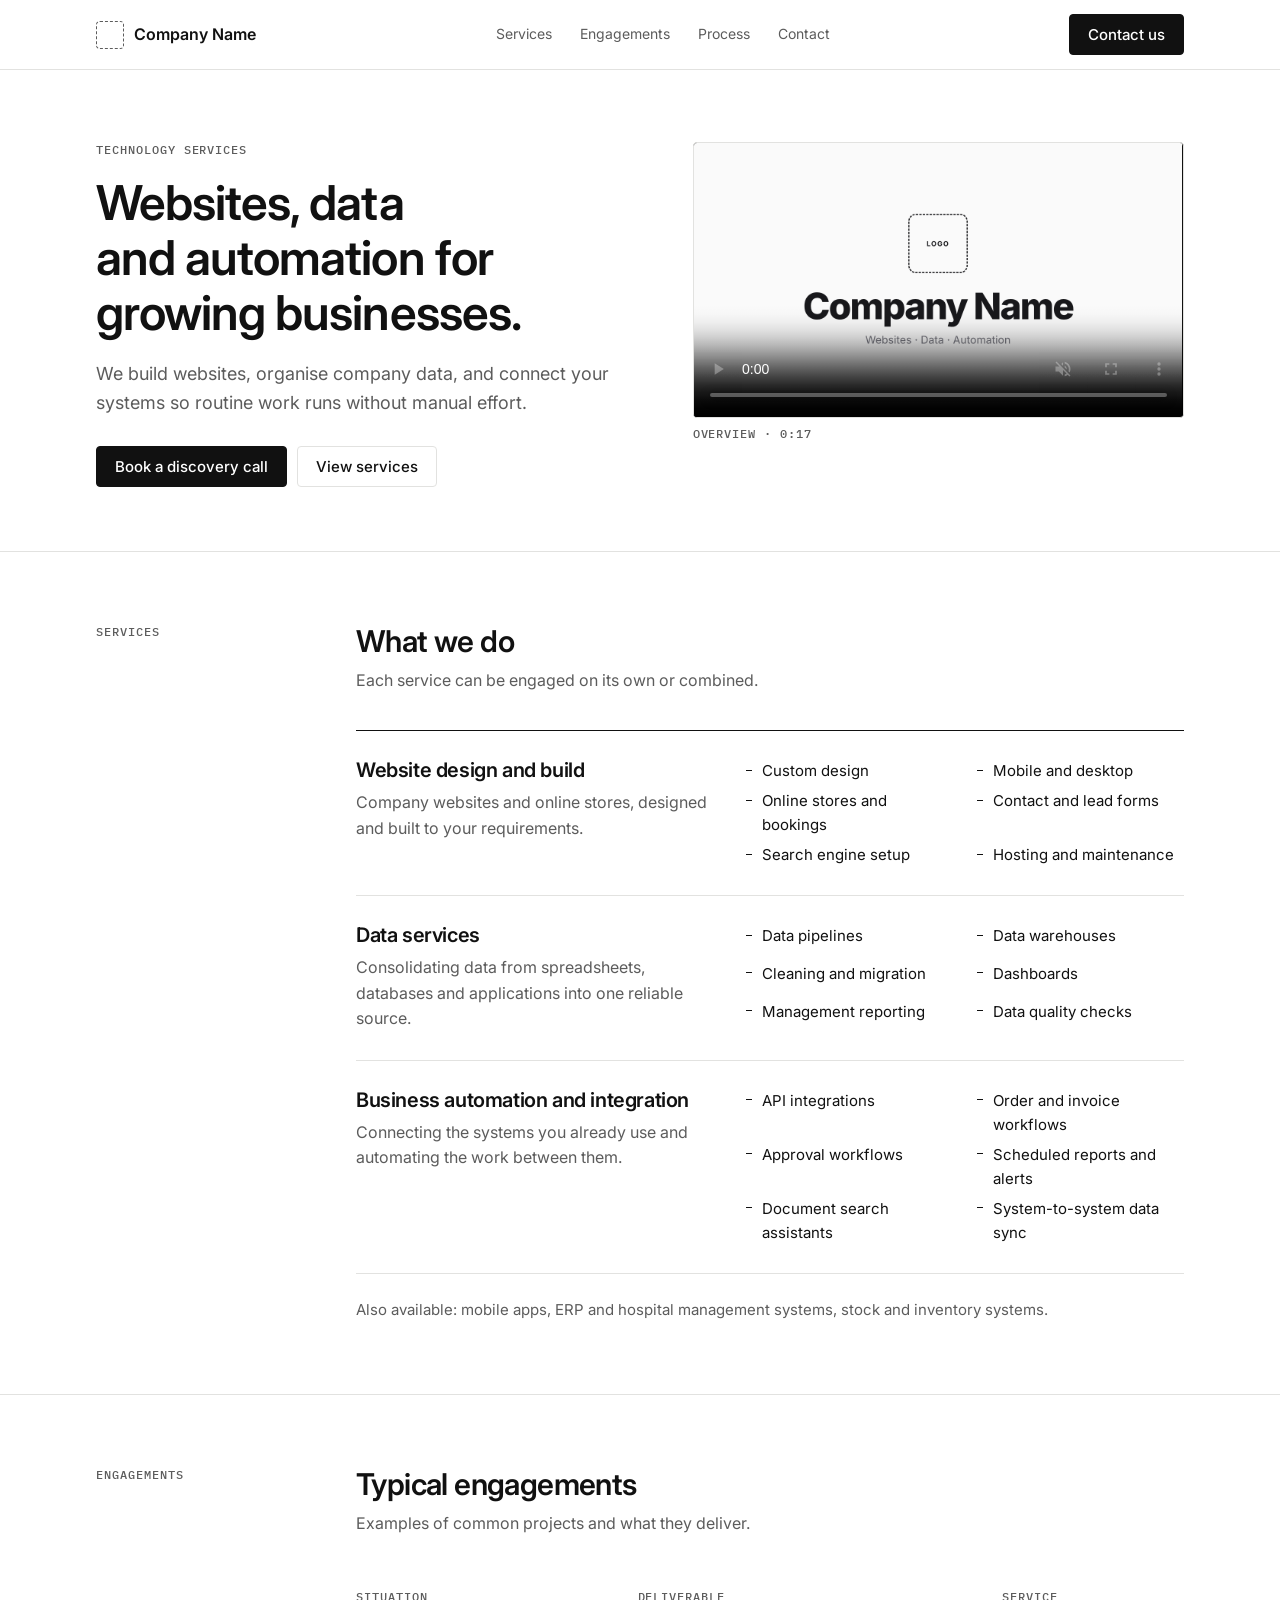
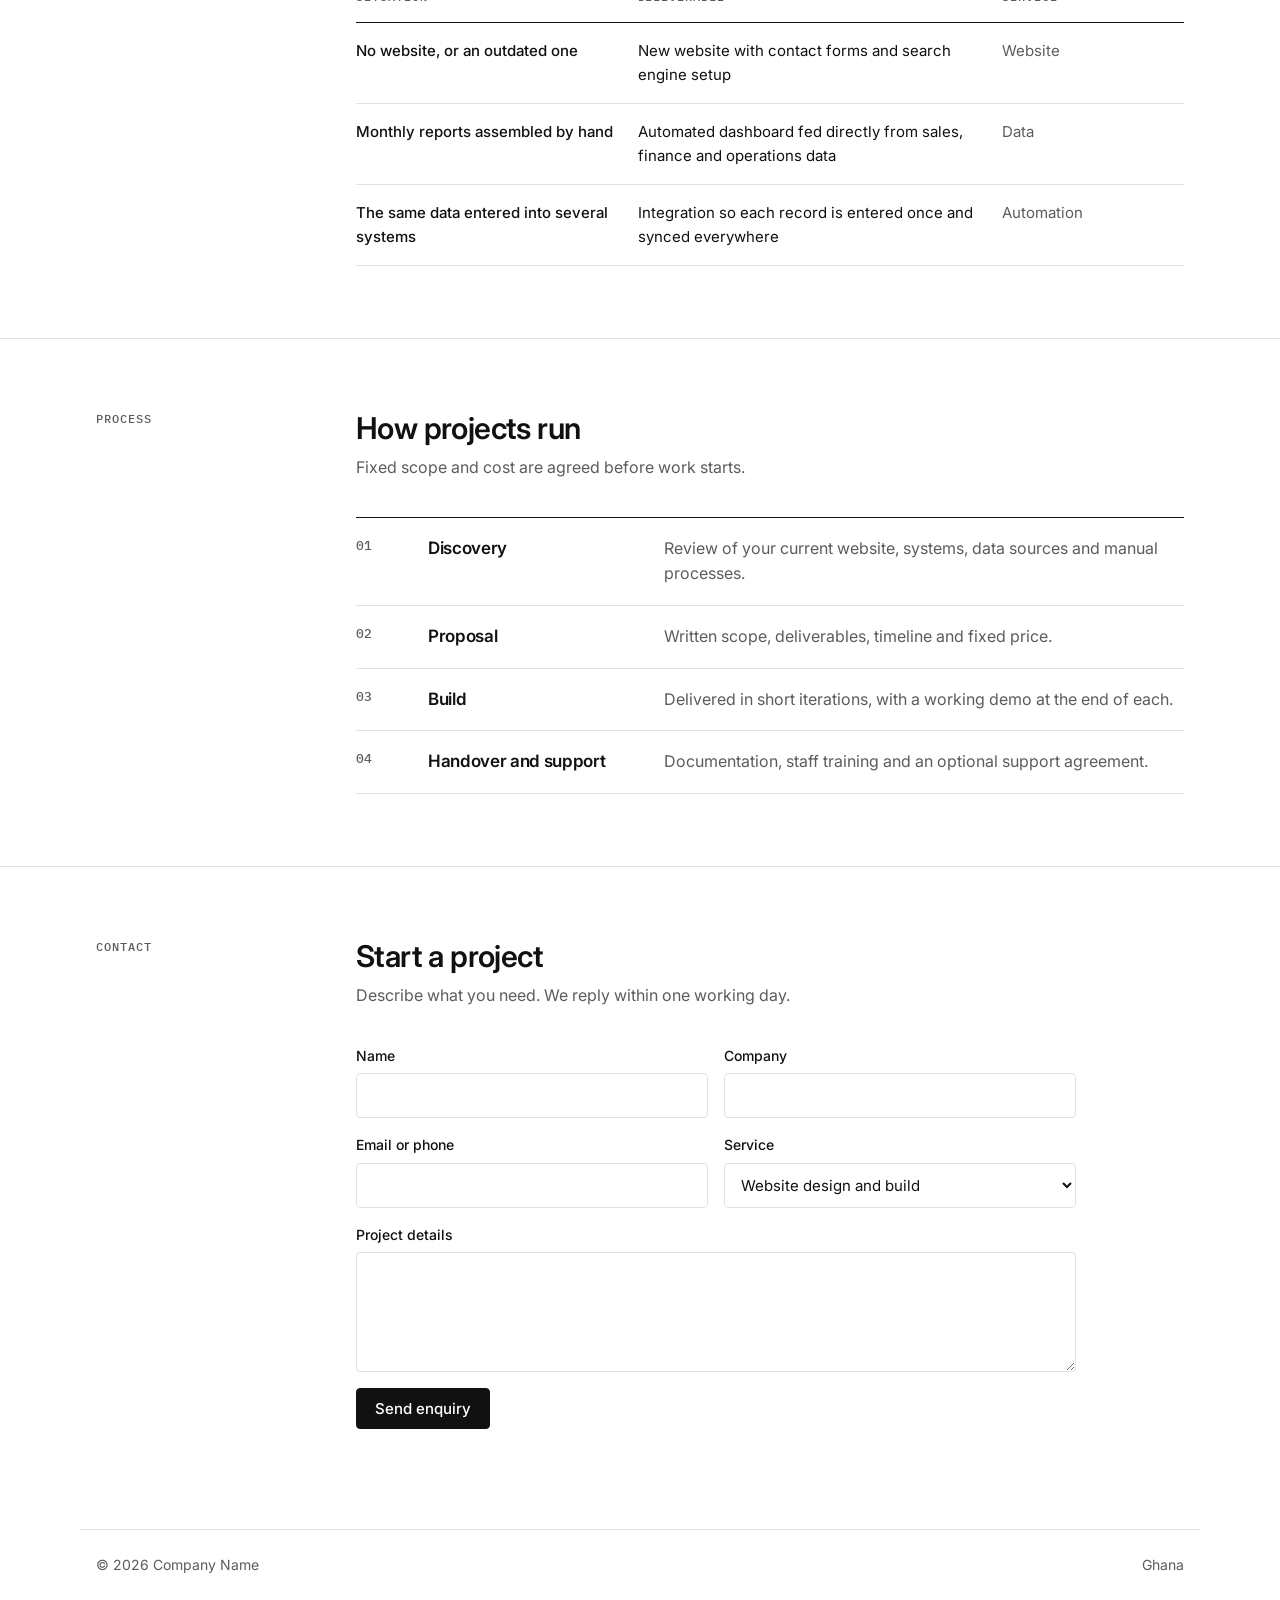
==== commit 744440a8: "Simplify site: serious tone, ruled layout; drop credentials and marketing analytics Co-Authored-By: " ====
--- a/brand/index.html
+++ b/brand/index.html
@@ -5,293 +5,235 @@
 <meta name="viewport" content="width=device-width, initial-scale=1, viewport-fit=cover">
 <title>Company Name</title>
 <meta name="claude:viewport-fit-sides" content="cover">
-<meta name="description" content="Website design and build, data services, ad and marketing analytics, and custom business automations and integrations. Built in Ghana for the world.">
+<meta name="description" content="Website design and build, data services, and business automation and integration.">
 <link rel="preconnect" href="https://fonts.googleapis.com">
-<link rel="stylesheet" href="https://fonts.googleapis.com/css2?family=Inter:wght@400;500;600;700;800&display=swap">
+<link rel="stylesheet" href="https://fonts.googleapis.com/css2?family=Inter:wght@400;500;600;700&family=IBM+Plex+Mono:wght@500&display=swap">
 <style>
-/* PLACEHOLDER DESIGN: neutral greyscale and one system font until the brand (name, logo, colours, type) is decided.
-   Every colour lives in these tokens, so the real palette can be dropped in later. */
+/* PLACEHOLDER BRAND: neutral greyscale until the name, logo and colours are decided. All colours are tokens below.
+   Layout: a left label column and a right content column, repeated down the page and separated by rules. No cards, no centred blocks. */
 :root{
-  --bg:#FFFFFF; --alt:#F4F4F5; --surface:#FFFFFF; --fg:#18181B; --muted:#52525B; --line:#E4E4E7;
-  --strong:#18181B; --on-strong:#FAFAFA; --on-strong-muted:#A1A1AA; --accent:#18181B; --on-accent:#FFFFFF;
-  --font:"Inter", system-ui, -apple-system, "Segoe UI", sans-serif;
+  --bg:#FFFFFF; --alt:#F5F5F4; --fg:#111111; --muted:#5C5C5C; --line:#E2E2E0; --rule:#111111;
+  --accent:#111111; --on-accent:#FFFFFF; --field:#FFFFFF;
+  --sans:"Inter", system-ui, -apple-system, "Segoe UI", sans-serif;
+  --mono:"IBM Plex Mono", ui-monospace, "SFMono-Regular", monospace;
   --gutter-l:max(16px, env(safe-area-inset-left, 0px)); --gutter-r:max(16px, env(safe-area-inset-right, 0px));
 }
 @media (prefers-color-scheme: dark){:root:not([data-theme="light"]){
-  --bg:#09090B; --alt:#121215; --surface:#18181B; --fg:#FAFAFA; --muted:#A1A1AA; --line:#27272A;
-  --strong:#18181B; --on-strong:#FAFAFA; --on-strong-muted:#A1A1AA; --accent:#FAFAFA; --on-accent:#09090B; color-scheme:dark}}
+  --bg:#0E0E0E; --alt:#151515; --fg:#F2F2F2; --muted:#A3A3A3; --line:#2A2A2A; --rule:#F2F2F2;
+  --accent:#F2F2F2; --on-accent:#0E0E0E; --field:#151515; color-scheme:dark}}
 :root[data-theme="dark"]{
-  --bg:#09090B; --alt:#121215; --surface:#18181B; --fg:#FAFAFA; --muted:#A1A1AA; --line:#27272A;
-  --strong:#18181B; --on-strong:#FAFAFA; --on-strong-muted:#A1A1AA; --accent:#FAFAFA; --on-accent:#09090B; color-scheme:dark}
+  --bg:#0E0E0E; --alt:#151515; --fg:#F2F2F2; --muted:#A3A3A3; --line:#2A2A2A; --rule:#F2F2F2;
+  --accent:#F2F2F2; --on-accent:#0E0E0E; --field:#151515; color-scheme:dark}
 
 *{box-sizing:border-box}
 html{scroll-behavior:smooth}
-body{margin:0;background:var(--bg);color:var(--fg);font:400 17px/1.6 var(--font);-webkit-font-smoothing:antialiased}
+body{margin:0;background:var(--bg);color:var(--fg);font:400 16px/1.6 var(--sans);-webkit-font-smoothing:antialiased}
 a{color:inherit}
-:focus-visible{outline:3px solid currentColor;outline-offset:3px;border-radius:4px}
-.wrap{max-width:1100px;margin:0 auto;padding-left:var(--gutter-l);padding-right:var(--gutter-r)}
-h1,h2,h3{letter-spacing:-.025em;line-height:1.1;margin:0;text-wrap:balance}
-section{padding-block:84px}
-.alt{background:var(--alt)}
-.eyebrow{font-size:13px;font-weight:600;letter-spacing:.12em;text-transform:uppercase;color:var(--muted)}
-.h2{font-size:clamp(30px,4.2vw,46px);font-weight:700;margin:12px 0 12px}
-.sub{color:var(--muted);max-width:42em;margin:0 0 44px}
-.ph{display:inline-flex;align-items:center;justify-content:center;border:1.5px dashed currentColor;border-radius:8px;font-size:11px;font-weight:600;letter-spacing:.1em;text-transform:uppercase;opacity:.7}
-
-/* nav */
+:focus-visible{outline:2px solid var(--fg);outline-offset:3px}
+.wrap{max-width:1120px;margin:0 auto;padding-left:var(--gutter-l);padding-right:var(--gutter-r)}
+h1,h2,h3{margin:0;letter-spacing:-.02em;line-height:1.15;text-wrap:balance;font-weight:600}
+.label{font:500 12px/1.4 var(--mono);letter-spacing:.08em;text-transform:uppercase;color:var(--muted)}
+.btn{display:inline-flex;align-items:center;background:var(--accent);color:var(--on-accent);font:500 15px/1 var(--sans);padding:12px 18px;border-radius:4px;text-decoration:none;border:1px solid var(--accent);cursor:pointer}
+.btn:hover{opacity:.85}
+.btn.secondary{background:transparent;color:var(--fg);border-color:var(--line)}
+.btn.secondary:hover{border-color:var(--fg);opacity:1}
+
+/* header */
 header.top{position:sticky;top:env(safe-area-inset-top,0px);z-index:20;background:var(--bg);border-bottom:1px solid var(--line)}
 body::before{content:"";position:fixed;inset:0 0 auto;height:env(safe-area-inset-top,0px);z-index:21;background:var(--bg)}
 .nav{display:flex;align-items:center;justify-content:space-between;gap:16px;padding-block:14px}
-.brand{display:flex;align-items:center;gap:10px;text-decoration:none;font-weight:700;font-size:18px}
-.brand .ph{width:34px;height:34px;font-size:9px}
-.nav ul{display:flex;gap:26px;list-style:none;margin:0;padding:0;font-size:15px;color:var(--muted)}
+.brand{display:flex;align-items:center;gap:10px;text-decoration:none;font-weight:600;font-size:16px}
+.logo-ph{width:28px;height:28px;border:1.5px dashed var(--muted);border-radius:4px}
+.nav ul{display:flex;gap:28px;list-style:none;margin:0;padding:0;font-size:14px;color:var(--muted)}
 .nav ul a{text-decoration:none}.nav ul a:hover{color:var(--fg)}
-.btn{display:inline-flex;align-items:center;background:var(--accent);color:var(--on-accent);font:600 15px/1 var(--font);padding:13px 20px;border-radius:8px;text-decoration:none;border:0;cursor:pointer}
-.btn:hover{opacity:.88}
-.btn.ghost{background:transparent;color:inherit;box-shadow:inset 0 0 0 1.5px var(--line)}
-@media (max-width:800px){.nav ul{display:none}}
+@media (max-width:760px){.nav ul{display:none}}
 
 /* hero */
-.hero{padding-block:88px 92px}
-.hero .wrap{display:grid;grid-template-columns:1.15fr 1fr;gap:56px;align-items:center}
-.hero h1{font-size:clamp(40px,6vw,68px);font-weight:800;margin-top:16px}
-.hero .lead{font-size:20px;color:var(--muted);max-width:32em;margin:22px 0 30px}
-.ctas{display:flex;flex-wrap:wrap;gap:12px}
-.hero video{width:100%;max-width:100%;aspect-ratio:16/9;border-radius:12px;display:block;background:#18181B;border:1px solid var(--line)}
-.hero figcaption{font-size:12px;color:var(--muted);margin-top:10px;letter-spacing:.06em;text-transform:uppercase}
-@media (max-width:900px){.hero .wrap{grid-template-columns:1fr}}
-
-/* services */
-.svc-list{display:grid;grid-template-columns:repeat(2,minmax(0,1fr));gap:20px}
-.svc{background:var(--surface);border:1px solid var(--line);border-radius:14px;padding:28px 26px 30px;display:flex;flex-direction:column;gap:12px}
-.svc .num{font-size:13px;font-weight:600;color:var(--muted);letter-spacing:.08em;text-transform:uppercase}
-.svc h3{font-size:24px;font-weight:700}
-.svc p{margin:0;color:var(--muted);font-size:16px}
-.svc ul{margin:4px 0 0;padding:0;list-style:none;display:grid;gap:8px;font-size:15px}
-.svc li{padding-left:22px;position:relative}
-.svc li::before{content:"";position:absolute;left:0;top:.62em;width:10px;height:2px;background:currentColor}
-.svc .out{margin-top:auto;padding-top:16px;border-top:1px solid var(--line);font-size:14px;color:var(--muted)}
-.svc .out b{color:var(--fg);font-weight:600}
-@media (max-width:760px){.svc-list{grid-template-columns:1fr}}
-.also{margin-top:28px;font-size:15px;color:var(--muted)}
-.also b{color:var(--fg);font-weight:600}
-
-/* examples */
-.ex{display:grid;grid-template-columns:repeat(2,minmax(0,1fr));gap:28px 40px}
-.ex div{border-top:2px solid var(--fg);padding-top:14px}
-.ex h3{font-size:19px;font-weight:700;margin-bottom:8px}
-.ex p{margin:0;color:var(--muted);font-size:16px}
-@media (max-width:860px){.ex{grid-template-columns:1fr}}
-
-/* founder */
-.founder .wrap{display:grid;grid-template-columns:.95fr 1.05fr;gap:60px}
-.founder .intro p{color:var(--muted);max-width:34em}
-.founder .intro p.first{color:var(--fg);font-size:19px}
-.ledger{list-style:none;margin:0;padding:0;border-top:2px solid var(--fg)}
-.ledger li{display:grid;grid-template-columns:130px 1fr;gap:20px;padding:20px 0;border-bottom:1px solid var(--line)}
-.ledger .when{font-size:13px;font-weight:600;letter-spacing:.08em;text-transform:uppercase;color:var(--muted);padding-top:3px}
-.ledger h3{font-size:21px;font-weight:700}
-.ledger p{margin:4px 0 0;color:var(--muted);font-size:16px}
-@media (max-width:860px){.founder .wrap{grid-template-columns:1fr;gap:40px}}
-@media (max-width:480px){.ledger li{grid-template-columns:1fr;gap:4px}}
-
-/* approach */
-.steps{display:grid;grid-template-columns:repeat(4,minmax(0,1fr));gap:28px;list-style:none;margin:0;padding:0;counter-reset:s}
-.steps li{counter-increment:s}
-.steps li::before{content:"Step " counter(s);font-size:13px;font-weight:600;letter-spacing:.08em;text-transform:uppercase;color:var(--muted)}
-.steps h3{font-size:20px;font-weight:700;margin:8px 0 6px}
-.steps p{margin:0;color:var(--muted);font-size:16px}
-@media (max-width:860px){.steps{grid-template-columns:repeat(2,minmax(0,1fr))}}
-@media (max-width:480px){.steps{grid-template-columns:1fr}}
+.hero{padding-block:72px 64px;border-bottom:1px solid var(--line)}
+.hero .wrap{display:grid;grid-template-columns:minmax(0,1.1fr) minmax(0,1fr);gap:56px;align-items:start}
+.hero h1{font-size:clamp(32px,4.4vw,48px);font-weight:600;margin-top:16px;max-width:15em}
+.hero p{font-size:18px;color:var(--muted);max-width:34em;margin:20px 0 28px}
+.ctas{display:flex;flex-wrap:wrap;gap:10px}
+.hero video{width:100%;max-width:100%;aspect-ratio:16/9;display:block;background:#111;border:1px solid var(--line);border-radius:4px}
+.hero figcaption{margin-top:8px}
+@media (max-width:880px){.hero .wrap{grid-template-columns:minmax(0,1fr);gap:40px}}
+
+/* sections: label column + content column */
+.sec{padding-block:72px;border-bottom:1px solid var(--line)}
+.sec .wrap{display:grid;grid-template-columns:220px minmax(0,1fr);gap:40px}
+.sec h2{font-size:clamp(24px,2.8vw,30px);margin-bottom:10px}
+.sec .intro{color:var(--muted);max-width:40em;margin:0 0 36px}
+@media (max-width:820px){.sec .wrap{grid-template-columns:minmax(0,1fr);gap:16px}}
+
+/* services as ruled rows */
+.svc{border-top:1px solid var(--rule)}
+.svc-row{display:grid;grid-template-columns:minmax(0,.9fr) minmax(0,1.1fr);gap:32px;padding-block:28px;border-bottom:1px solid var(--line)}
+.svc-row h3{font-size:20px}
+.svc-row .what{color:var(--muted);margin:8px 0 0;max-width:28em}
+.svc-row ul{margin:0;padding:0;list-style:none;display:grid;grid-template-columns:1fr 1fr;gap:6px 24px;font-size:15px}
+.svc-row li{padding-left:16px;position:relative}
+.svc-row li::before{content:"";position:absolute;left:0;top:.7em;width:6px;height:1px;background:var(--fg)}
+@media (max-width:820px){.svc-row{grid-template-columns:1fr;gap:16px}}
+@media (max-width:480px){.svc-row ul{grid-template-columns:1fr}}
+.also{margin:24px 0 0;font-size:15px;color:var(--muted)}
+
+/* engagements table */
+.tbl-wrap{overflow-x:auto}
+table{width:100%;border-collapse:collapse;font-size:15px;min-width:560px}
+th,td{text-align:left;vertical-align:top;padding:16px 16px 16px 0;border-bottom:1px solid var(--line)}
+th{font:500 12px/1.4 var(--mono);letter-spacing:.08em;text-transform:uppercase;color:var(--muted);border-bottom:1px solid var(--rule);font-weight:500}
+td:first-child{font-weight:500;width:34%}
+td:last-child{color:var(--muted);width:22%;white-space:nowrap}
+
+/* process */
+.steps{list-style:none;margin:0;padding:0;border-top:1px solid var(--rule);counter-reset:s}
+.steps li{counter-increment:s;display:grid;grid-template-columns:56px minmax(0,220px) minmax(0,1fr);gap:16px;padding-block:18px;border-bottom:1px solid var(--line)}
+.steps li::before{content:counter(s,decimal-leading-zero);font:500 13px/1.6 var(--mono);color:var(--muted)}
+.steps h3{font-size:17px;line-height:1.5}
+.steps p{margin:0;color:var(--muted)}
+@media (max-width:600px){.steps li{grid-template-columns:40px minmax(0,1fr)}.steps p{grid-column:2}}
 
 /* contact */
-.contact{background:var(--strong);color:var(--on-strong)}
-.contact .wrap{display:grid;grid-template-columns:1.1fr .9fr;gap:56px;align-items:start}
-.contact .eyebrow,.contact p{color:var(--on-strong-muted)}
-.contact h2{font-size:clamp(34px,4.8vw,54px);font-weight:800;margin-top:12px}
-.contact p{max-width:30em}
-form{display:grid;gap:14px;background:#ffffff0a;border:1px solid #ffffff1f;border-radius:14px;padding:24px}
-label{font-size:13px;font-weight:600;color:var(--on-strong-muted);display:grid;gap:8px}
-input,select,textarea{font:400 16px/1.4 var(--font);color:var(--on-strong);background:#00000040;border:1px solid #ffffff2a;border-radius:8px;padding:12px 14px;width:100%}
-textarea{min-height:110px;resize:vertical}
-select option{color:#18181B}
-.contact .btn{background:#FAFAFA;color:#18181B}
-.note{font-size:14px;min-height:1.4em;margin:0}
-@media (max-width:860px){.contact .wrap{grid-template-columns:1fr}}
-footer{border-top:1px solid #ffffff1a;background:var(--strong);color:var(--on-strong-muted);font-size:14px;padding-block:24px}
+form{display:grid;grid-template-columns:1fr 1fr;gap:16px;max-width:720px}
+label{display:grid;gap:6px;font-size:14px;font-weight:500}
+.full{grid-column:1/-1}
+input,select,textarea{font:400 15px/1.4 var(--sans);color:var(--fg);background:var(--field);border:1px solid var(--line);border-radius:4px;padding:11px 12px;width:100%}
+input:focus,select:focus,textarea:focus{border-color:var(--fg);outline:none}
+textarea{min-height:120px;resize:vertical}
+.form-foot{display:flex;flex-wrap:wrap;align-items:center;gap:16px}
+.note{font-size:14px;color:var(--muted);margin:0}
+@media (max-width:560px){form{grid-template-columns:1fr}}
+
+footer{padding-block:28px;font-size:14px;color:var(--muted)}
 footer .wrap{display:flex;flex-wrap:wrap;justify-content:space-between;gap:12px}
+@media (prefers-reduced-motion: reduce){html{scroll-behavior:auto}}
 </style>
 </head>
 <body>
 
 <header class="top">
   <div class="wrap nav">
-    <a class="brand" href="#top"><span class="ph">Logo</span><span>Company Name</span></a>
+    <a class="brand" href="#top"><span class="logo-ph" aria-hidden="true"></span><span>Company Name</span></a>
     <ul>
       <li><a href="#services">Services</a></li>
-      <li><a href="#examples">Examples</a></li>
-      <li><a href="#founder">Background</a></li>
-      <li><a href="#approach">Approach</a></li>
+      <li><a href="#engagements">Engagements</a></li>
+      <li><a href="#process">Process</a></li>
+      <li><a href="#contact">Contact</a></li>
     </ul>
-    <a class="btn" href="#contact">Book a call</a>
+    <a class="btn" href="#contact">Contact us</a>
   </div>
 </header>
 
 <section class="hero" id="top">
   <div class="wrap">
     <div>
-      <div class="eyebrow">Websites · Data · Marketing analytics · Automation</div>
-      <h1>Websites that win customers. Data that drives decisions.</h1>
-      <p class="lead">We design and build websites that bring in customers, organise your data, show which ads and campaigns actually pay off, and connect your tools so work flows without manual effort. Built in Ghana for the world.</p>
+      <div class="label">Technology services</div>
+      <h1>Websites, data and automation for growing businesses.</h1>
+      <p>We build websites, organise company data, and connect your systems so routine work runs without manual effort.</p>
       <div class="ctas">
-        <a class="btn" href="#contact">Book a free discovery call</a>
-        <a class="btn ghost" href="#services">See our services</a>
+        <a class="btn" href="#contact">Book a discovery call</a>
+        <a class="btn secondary" href="#services">View services</a>
       </div>
     </div>
     <figure style="margin:0">
       <video src="video/promo.mp4" poster="video/still-intro.png" controls muted playsinline preload="metadata"></video>
-      <figcaption>Watch · 22 seconds</figcaption>
+      <figcaption class="label">Overview · 0:17</figcaption>
     </figure>
   </div>
 </section>
 
-<section class="alt" id="services">
-  <div class="wrap">
-    <div class="eyebrow">What we do</div>
-    <h2 class="h2">Four services, one goal: a business that grows on clear numbers.</h2>
-    <p class="sub">Each service stands on its own, and they work best together: your website brings in leads, analytics shows what works, clean data feeds your reports, and automations keep it all running.</p>
-    <div class="svc-list">
-      <article class="svc">
-        <span class="num">Service 1</span>
-        <h3>Website design &amp; build</h3>
-        <p>We design and build fast, modern websites that look professional and turn visitors into customers.</p>
-        <ul>
-          <li>Custom design for your business</li>
-          <li>Mobile-friendly, fast and secure</li>
-          <li>Online shops, bookings and contact forms</li>
-          <li>SEO setup, hosting and ongoing updates</li>
-        </ul>
-        <p class="out"><b>You get:</b> a website you are proud to share, that brings in enquiries.</p>
-      </article>
-      <article class="svc">
-        <span class="num">Service 2</span>
-        <h3>Data services</h3>
-        <p>We bring your scattered spreadsheets, databases and apps into one reliable source of truth.</p>
-        <ul>
-          <li>Data pipelines and warehouses</li>
-          <li>Data cleaning and migration</li>
-          <li>Dashboards and management reports</li>
-          <li>Data quality checks and documentation</li>
-        </ul>
-        <p class="out"><b>You get:</b> numbers everyone trusts, updated automatically.</p>
-      </article>
-      <article class="svc">
-        <span class="num">Service 3</span>
-        <h3>Ad &amp; marketing analytics</h3>
-        <p>We show you which channels, campaigns and ads bring customers, and which ones waste budget.</p>
-        <ul>
-          <li>Google, Meta and TikTok ads tracking</li>
-          <li>Google Analytics 4 and conversion setup</li>
-          <li>Campaign ROI and cost-per-lead dashboards</li>
-          <li>SEO and website performance reports</li>
-        </ul>
-        <p class="out"><b>You get:</b> a clear view of what every cedi of ad spend returns.</p>
-      </article>
-      <article class="svc">
-        <span class="num">Service 4</span>
-        <h3>Business automations &amp; integrations</h3>
-        <p>We connect the tools you already use and automate the repetitive work between them.</p>
-        <ul>
-          <li>API integrations between your systems</li>
-          <li>Workflow automation for orders, invoices and approvals</li>
-          <li>Automated reports, alerts and notifications</li>
-          <li>AI assistants that answer from your own documents</li>
-        </ul>
-        <p class="out"><b>You get:</b> fewer manual steps, fewer errors, more hours back.</p>
-      </article>
-    </div>
-    <p class="also"><b>We also build</b> mobile apps, ERP and hospital management systems, and stock and inventory systems.</p>
-  </div>
-</section>
-
-<section id="examples">
-  <div class="wrap">
-    <div class="eyebrow">What this looks like</div>
-    <h2 class="h2">Typical problems we solve</h2>
-    <p class="sub">Example scenarios to show the kind of work we do.</p>
-    <div class="ex">
-      <div><h3>"Our website is outdated, or we don't have one."</h3><p>We design and launch a modern site that works on every phone, ranks on Google and makes it easy for customers to contact or buy from you.</p></div>
-      <div><h3>"Our reports take days to put together."</h3><p>We connect your sales, finance and operations data into one dashboard that refreshes on its own every morning.</p></div>
-      <div><h3>"We spend on ads but don't know what works."</h3><p>We set up tracking from ad click to sale and report cost per lead and return on spend by channel and campaign.</p></div>
-      <div><h3>"Staff re-type the same data into three systems."</h3><p>We integrate those systems so an order, invoice or patient record is entered once and flows everywhere it is needed.</p></div>
-    </div>
-  </div>
-</section>
-
-<section class="founder alt" id="founder">
-  <div class="wrap">
-    <div class="intro">
-      <div class="eyebrow">The founder</div>
-      <h2 class="h2">Banking-grade discipline. Global delivery experience.</h2>
-      <p class="first">I started this company after years of building software and data systems for some of the most demanding environments in West Africa and beyond.</p>
-      <p>I hold a BSc in Computer Science. I began my career in Ghana's financial sector at Ecobank and Comsys, where reliability, security and audit trails are not optional. I then spent years as a data and software engineer at AmaliTech, contributing to impactful projects for clients across the world.</p>
-      <p>Now I bring that experience to businesses that want their website, data, marketing and operations to work together.</p>
-    </div>
-    <ol class="ledger" aria-label="Career background">
-      <li><span class="when">Foundation</span><div><h3>BSc Computer Science</h3><p>Algorithms, databases, software engineering and systems design.</p></div></li>
-      <li><span class="when">Banking</span><div><h3>Ecobank</h3><p>Technology work inside one of Ghana's most prestigious banks, where uptime and data integrity carry real money.</p></div></li>
-      <li><span class="when">Technology</span><div><h3>Comsys</h3><p>Enterprise technology delivery with one of Ghana's leading technology companies.</p></div></li>
-      <li><span class="when">Global</span><div><h3>AmaliTech</h3><p>Years as a data and software engineer, contributing to impactful projects for clients around the world.</p></div></li>
-      <li><span class="when">Now</span><div><h3>Company Name</h3><p>Founder and principal engineer, bringing all of it to your business.</p></div></li>
-    </ol>
-  </div>
-</section>
-
-<section id="approach">
-  <div class="wrap">
-    <div class="eyebrow">How we work</div>
-    <h2 class="h2" style="margin-bottom:40px">From first call to working system.</h2>
-    <ol class="steps">
-      <li><h3>Discover</h3><p>We map your data sources, marketing channels and manual processes.</p></li>
-      <li><h3>Plan</h3><p>A fixed-scope plan with clear deliverables and costs you can budget for.</p></li>
-      <li><h3>Build</h3><p>Short iterations with working demos every week or two.</p></li>
-      <li><h3>Run &amp; improve</h3><p>Training, handover and ongoing support as your business grows.</p></li>
-    </ol>
-  </div>
-</section>
-
-<section class="contact" id="contact">
-  <div class="wrap">
-    <div>
-      <div class="eyebrow">Contact</div>
-      <h2>Let's find the hours and the money hiding in your data.</h2>
-      <p>Tell us about your business. We reply within one working day with next steps and a time for a free discovery call.</p>
-    </div>
-    <form id="contact-form" novalidate>
-      <label for="f-name">Name<input id="f-name" name="name" autocomplete="name" required></label>
-      <label for="f-contact">Email or phone<input id="f-contact" name="contact" autocomplete="email" required></label>
-      <label for="f-need">What do you need?
-        <select id="f-need" name="need">
-          <option>Website design &amp; build</option><option>Data services</option><option>Ad &amp; marketing analytics</option><option>Business automations &amp; integrations</option>
-          <option>More than one of these</option><option>Something else</option>
-        </select></label>
-      <label for="f-msg">Tell us about your business<textarea id="f-msg" name="message"></textarea></label>
-      <button class="btn" type="submit">Send enquiry</button>
-      <p class="note" id="f-note" role="status"></p>
-    </form>
+<section class="sec" id="services">
+  <div class="wrap">
+    <div class="label">Services</div>
+    <div>
+      <h2>What we do</h2>
+      <p class="intro">Each service can be engaged on its own or combined.</p>
+      <div class="svc">
+        <div class="svc-row">
+          <div><h3>Website design and build</h3><p class="what">Company websites and online stores, designed and built to your requirements.</p></div>
+          <ul><li>Custom design</li><li>Mobile and desktop</li><li>Online stores and bookings</li><li>Contact and lead forms</li><li>Search engine setup</li><li>Hosting and maintenance</li></ul>
+        </div>
+        <div class="svc-row">
+          <div><h3>Data services</h3><p class="what">Consolidating data from spreadsheets, databases and applications into one reliable source.</p></div>
+          <ul><li>Data pipelines</li><li>Data warehouses</li><li>Cleaning and migration</li><li>Dashboards</li><li>Management reporting</li><li>Data quality checks</li></ul>
+        </div>
+        <div class="svc-row">
+          <div><h3>Business automation and integration</h3><p class="what">Connecting the systems you already use and automating the work between them.</p></div>
+          <ul><li>API integrations</li><li>Order and invoice workflows</li><li>Approval workflows</li><li>Scheduled reports and alerts</li><li>Document search assistants</li><li>System-to-system data sync</li></ul>
+        </div>
+      </div>
+      <p class="also">Also available: mobile apps, ERP and hospital management systems, stock and inventory systems.</p>
+    </div>
+  </div>
+</section>
+
+<section class="sec" id="engagements">
+  <div class="wrap">
+    <div class="label">Engagements</div>
+    <div>
+      <h2>Typical engagements</h2>
+      <p class="intro">Examples of common projects and what they deliver.</p>
+      <div class="tbl-wrap">
+        <table>
+          <thead><tr><th>Situation</th><th>Deliverable</th><th>Service</th></tr></thead>
+          <tbody>
+            <tr><td>No website, or an outdated one</td><td>New website with contact forms and search engine setup</td><td>Website</td></tr>
+            <tr><td>Monthly reports assembled by hand</td><td>Automated dashboard fed directly from sales, finance and operations data</td><td>Data</td></tr>
+                        <tr><td>The same data entered into several systems</td><td>Integration so each record is entered once and synced everywhere</td><td>Automation</td></tr>
+          </tbody>
+        </table>
+      </div>
+    </div>
+  </div>
+</section>
+
+<section class="sec" id="process">
+  <div class="wrap">
+    <div class="label">Process</div>
+    <div>
+      <h2>How projects run</h2>
+      <p class="intro">Fixed scope and cost are agreed before work starts.</p>
+      <ol class="steps">
+        <li><h3>Discovery</h3><p>Review of your current website, systems, data sources and manual processes.</p></li>
+        <li><h3>Proposal</h3><p>Written scope, deliverables, timeline and fixed price.</p></li>
+        <li><h3>Build</h3><p>Delivered in short iterations, with a working demo at the end of each.</p></li>
+        <li><h3>Handover and support</h3><p>Documentation, staff training and an optional support agreement.</p></li>
+      </ol>
+    </div>
+  </div>
+</section>
+
+<section class="sec" id="contact" style="border-bottom:0">
+  <div class="wrap">
+    <div class="label">Contact</div>
+    <div>
+      <h2>Start a project</h2>
+      <p class="intro">Describe what you need. We reply within one working day.</p>
+      <form id="contact-form" novalidate>
+        <label for="f-name">Name<input id="f-name" name="name" autocomplete="name" required></label>
+        <label for="f-company">Company<input id="f-company" name="company" autocomplete="organization"></label>
+        <label for="f-contact">Email or phone<input id="f-contact" name="contact" autocomplete="email" required></label>
+        <label for="f-need">Service
+          <select id="f-need" name="need">
+            <option>Website design and build</option><option>Data services</option>            <option>Business automation and integration</option><option>More than one</option><option>Other</option>
+          </select></label>
+        <label for="f-msg" class="full">Project details<textarea id="f-msg" name="message"></textarea></label>
+        <div class="form-foot full"><button class="btn" type="submit">Send enquiry</button><p class="note" id="f-note" role="status"></p></div>
+      </form>
+    </div>
   </div>
 </section>
 
 <footer>
-  <div class="wrap"><span>© 2026 Company Name</span><span>Websites · Data · Marketing analytics · Automation · Ghana</span></div>
+  <div class="wrap" style="border-top:1px solid var(--line);padding-top:24px"><span>© 2026 Company Name</span><span>Ghana</span></div>
 </footer>
 
 <script>
 // TODO: connect to a form backend (e.g. a Flask POST route or a form service). Front-end only for now.
 document.getElementById('contact-form').addEventListener('submit',e=>{
   e.preventDefault();const f=e.target,note=document.getElementById('f-note');
-  if(!f.name.value.trim()||f.contact.value.trim().length<6){note.textContent='Add your name and an email or phone number so we can reply.';return}
-  note.textContent='Thanks, '+f.name.value.trim().split(' ')[0]+'. Online enquiries open soon. Until then, please reach us directly by phone or email.';
+  if(!f.name.value.trim()||f.contact.value.trim().length<6){note.textContent='Enter your name and an email address or phone number.';return}
+  note.textContent='Online enquiries are not yet enabled. Please contact us by phone or email.';
 });
 </script>
 </body>
